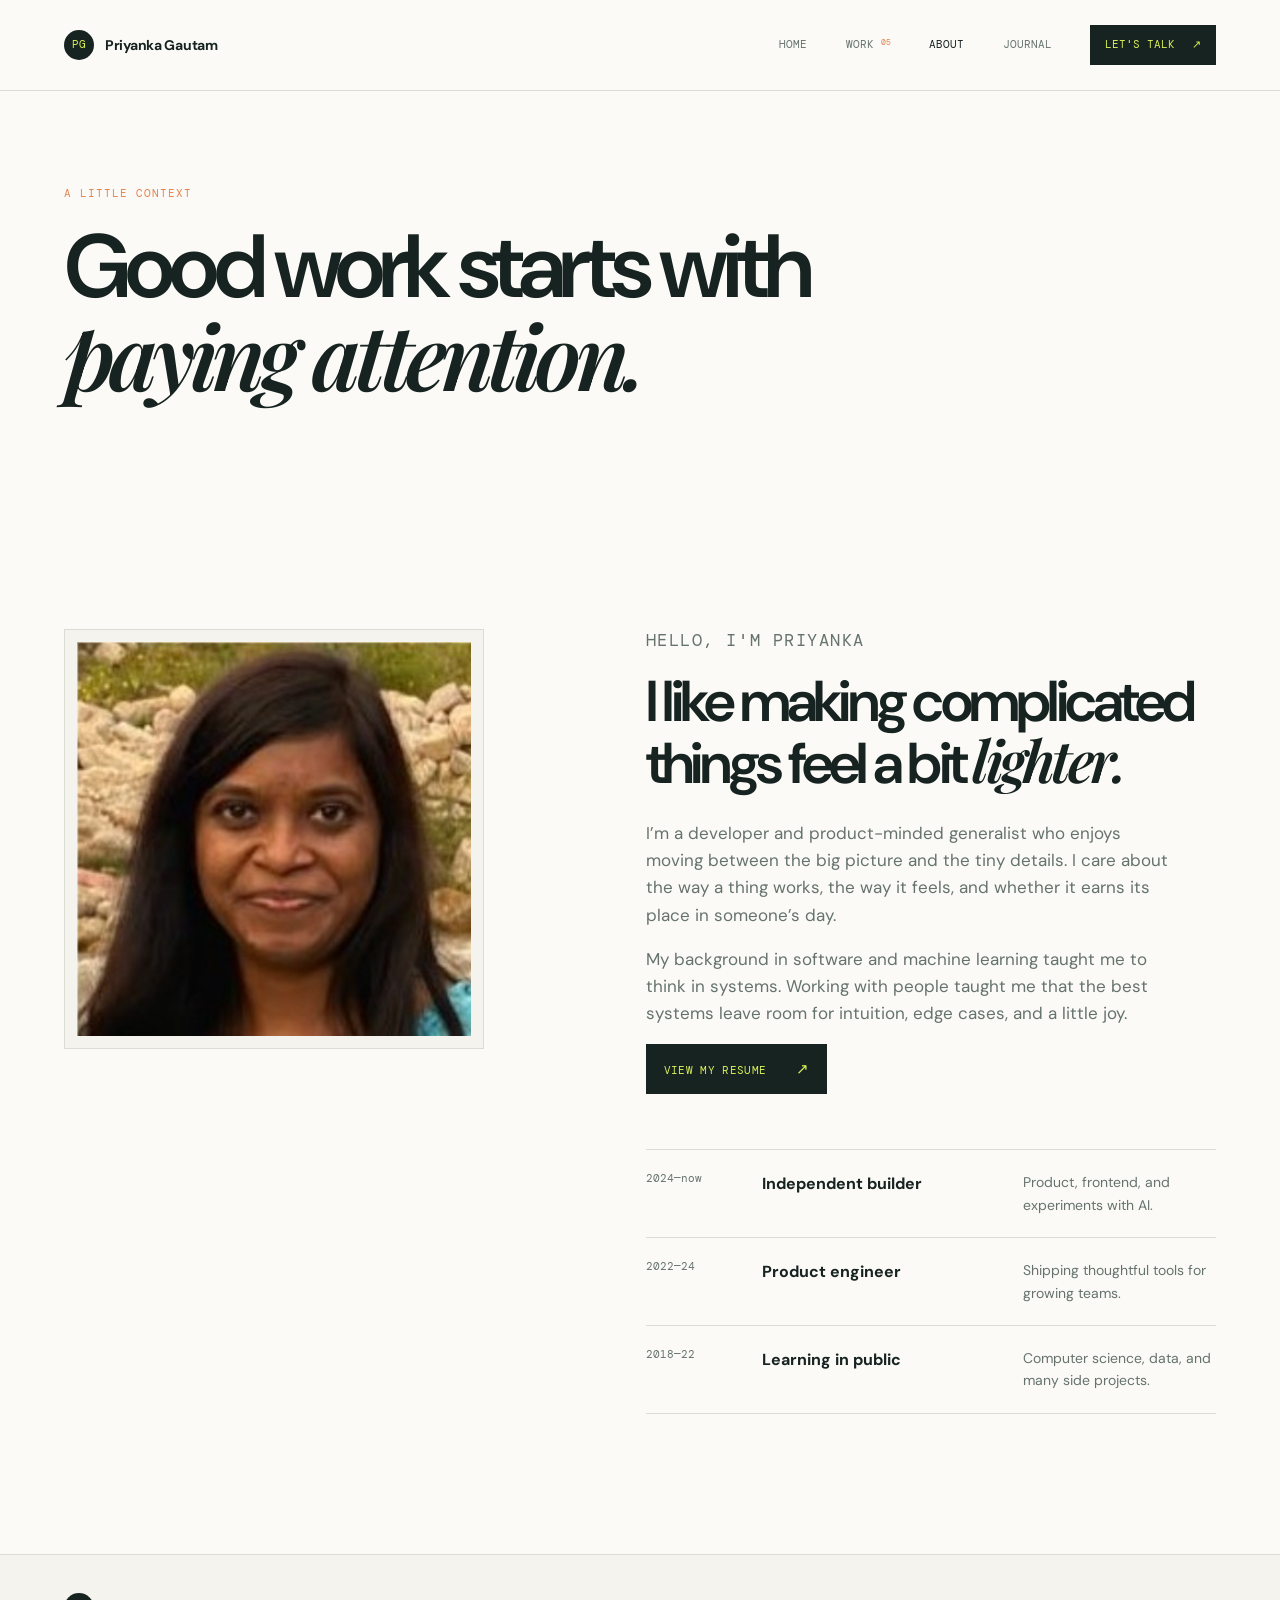
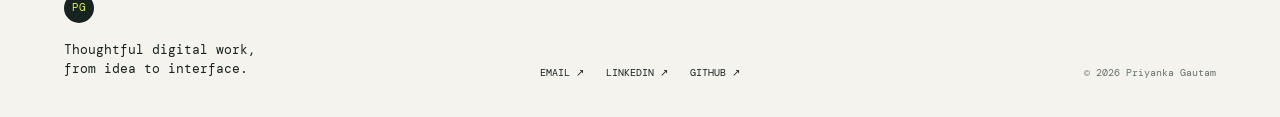
==== about.html @ 9781fd14 "Update portfolio case study and profile" ====
<!DOCTYPE html>
<html lang="en">
<head>
    <meta charset="UTF-8"><meta name="viewport" content="width=device-width, initial-scale=1.0"><meta name="description" content="About Priyanka Gautam, a developer and product-minded builder."><title>About — Priyanka Gautam</title>
    <link rel="preconnect" href="https://fonts.googleapis.com"><link rel="preconnect" href="https://fonts.gstatic.com" crossorigin><link href="https://fonts.googleapis.com/css2?family=DM+Mono:wght@400;500&family=DM+Sans:wght@400;500;600;700&family=Playfair+Display:ital,wght@0,600;0,700;1,600&display=swap" rel="stylesheet"><link rel="stylesheet" href="css/styles.css">
</head>
<body><div class="site-shell"><header class="site-header"><a class="wordmark" href="index.html"><span>PG</span><strong>Priyanka Gautam</strong></a><button class="menu-toggle" aria-expanded="false" aria-controls="site-nav">Menu <span>+</span></button><nav id="site-nav" class="site-nav"><a href="index.html">Home</a><a href="work.html">Work <sup>05</sup></a><a class="active" href="about.html">About</a><a href="journal.html">Journal</a><a class="nav-contact" href="mailto:hello@priyankagautam.dev">Let's talk <span>↗</span></a></nav></header><main><section class="page-hero reveal"><p class="eyebrow">A little context</p><h1>Good work starts with <em>paying attention.</em></h1></section><section class="about-grid hero"><div class="about-image reveal"><img src="images/PG.jpg" alt="People collaborating in a bright studio" loading="lazy"></div><div class="about-copy reveal delay-1"><p class="eyebrow">Hello, I'm Priyanka</p><h2>I like making complicated things feel a bit <em>lighter.</em></h2><p>I’m a developer and product-minded generalist who enjoys moving between the big picture and the tiny details. I care about the way a thing works, the way it feels, and whether it earns its place in someone’s day.</p><p>My background in software and machine learning taught me to think in systems. Working with people taught me that the best systems leave room for intuition, edge cases, and a little joy.</p><a class="button button-dark" href="resume.pdf" target="_blank">View my resume <span>↗</span></a><div class="experience"><div class="experience-row"><span>2024—now</span><strong>Independent builder</strong><p>Product, frontend, and experiments with AI.</p></div><div class="experience-row"><span>2022—24</span><strong>Product engineer</strong><p>Shipping thoughtful tools for growing teams.</p></div><div class="experience-row"><span>2018—22</span><strong>Learning in public</strong><p>Computer science, data, and many side projects.</p></div></div></div></section></main><footer class="site-footer"><div><span class="footer-glyph">PG</span><p>Thoughtful digital work,<br>from idea to interface.</p></div><div class="footer-links"><a href="mailto:hello@priyankagautam.dev">Email ↗</a><a href="https://www.linkedin.com" target="_blank" rel="noreferrer">LinkedIn ↗</a><a href="https://github.com" target="_blank" rel="noreferrer">GitHub ↗</a></div><small>© 2026 Priyanka Gautam</small></footer></div><script src="js/data.js"></script><script src="js/main.js"></script></body></html>
---- css/styles.css ----
:root {
    --ink: #172321;
    --muted: #66736d;
    --cream: #f5f3ed;
    --paper: #fbfaf6;
    --lime: #d9ef55;
    --line: #d9ddd4;
    --orange: #e7814d;
    --serif: "Playfair Display", Georgia, serif;
    --sans: "DM Sans", sans-serif;
    --mono: "DM Mono", monospace;
}

* { box-sizing: border-box; }
html { scroll-behavior: smooth; }
body { margin: 0; background: var(--paper); color: var(--ink); font-family: var(--sans); font-size: 16px; line-height: 1.6; }
a { color: inherit; text-decoration: none; }
img { display: block; width: 100%; }
.site-shell { overflow: hidden; }
.site-header { align-items: center; border-bottom: 1px solid var(--line); display: flex; justify-content: space-between; margin: 0 auto; max-width: 1320px; padding: 25px 5vw; }
.wordmark { align-items: center; display: flex; font-size: 14px; gap: 11px; letter-spacing: -.02em; }
.wordmark span, .footer-glyph { align-items: center; background: var(--ink); border-radius: 50%; color: var(--lime); display: inline-flex; font-family: var(--mono); font-size: 11px; height: 30px; justify-content: center; width: 30px; }
.site-nav { align-items: center; display: flex; font-family: var(--mono); font-size: 11px; gap: clamp(18px, 3vw, 43px); text-transform: uppercase; }
.site-nav a { color: var(--muted); transition: color .2s ease; }
.site-nav a:hover, .site-nav a.active { color: var(--ink); }
.site-nav sup { color: var(--orange); font-size: 8px; vertical-align: top; }
.site-nav .nav-contact { background: var(--ink); color: var(--lime); padding: 11px 15px; }
.nav-contact span { margin-left: 10px; }
.menu-toggle { background: none; border: 0; color: var(--ink); display: none; font: 11px var(--mono); text-transform: uppercase; }
.menu-toggle span { color: var(--orange); font-size: 18px; padding-left: 6px; }
.hero, .section, .statement-section, .page-hero, .content-narrow { margin-left: auto; margin-right: auto; max-width: 1320px; padding-left: 5vw; padding-right: 5vw; }
.hero { display: grid; grid-template-columns: minmax(0, 1.05fr) minmax(320px, .95fr); min-height: 610px; padding-bottom: 75px; padding-top: 92px; }
.hero-copy { padding-top: 20px; }
.eyebrow { color: var(--orange); font: 11px var(--mono); letter-spacing: .09em; margin: 0 0 23px; text-transform: uppercase; }
h1, h2, h3, p { margin-top: 0; }
h1, h2 { font-weight: 600; letter-spacing: -.065em; line-height: .98; }
h1 { font-size: clamp(54px, 7vw, 100px); max-width: 750px; margin-bottom: 32px; }
h2 { font-size: clamp(44px, 5vw, 72px); margin-bottom: 0; }
h1 em, h2 em, .statement-section em { font-family: var(--serif); font-weight: 600; }
.hero-intro { color: var(--muted); font-size: 17px; line-height: 1.65; max-width: 460px; }
.hero-actions { align-items: center; display: flex; gap: 27px; margin-top: 38px; }
.button { display: inline-block; font: 11px var(--mono); letter-spacing: .03em; padding: 15px 18px; text-transform: uppercase; }
.button-dark { background: var(--ink); color: var(--lime); }
.button span { font-size: 15px; margin-left: 22px; }
.text-link { border-bottom: 1px solid var(--ink); display: inline-block; font: 11px var(--mono); padding-bottom: 5px; text-transform: uppercase; }
.text-link span { font-size: 15px; margin-left: 11px; }
.hero-art { min-height: 470px; position: relative; }
.portrait-frame { height: 425px; margin-left: 13%; overflow: hidden; position: relative; transform: rotate(3deg); width: 74%; }
.portrait-frame img { height: 100%; object-fit: cover; object-position: 50% 50%; filter: saturate(.72); }
.portrait-frame:after { border: 1px solid var(--lime); content: ""; inset: 15px; position: absolute; }
.art-note { color: var(--muted); font: 10px/1.6 var(--mono); left: 0; position: absolute; top: 74%; }
.art-note span { color: var(--orange); }
.orbit-word { color: var(--orange); font: 11px/1.3 var(--mono); letter-spacing: .1em; position: absolute; right: 1%; text-align: center; top: 24%; transform: rotate(16deg); }
.marquee { background: var(--lime); border-bottom: 1px solid var(--ink); border-top: 1px solid var(--ink); overflow: hidden; padding: 13px 0; }
.marquee-track { align-items: center; animation: marquee 22s linear infinite; display: flex; gap: 30px; min-width: max-content; white-space: nowrap; }
.marquee span { font: 12px var(--mono); letter-spacing: .13em; }
.marquee i { font-size: 18px; font-style: normal; }
@keyframes marquee { to { transform: translateX(-35%); } }
.section { padding-bottom: 130px; padding-top: 130px; }
.section-heading { align-items: end; display: flex; justify-content: space-between; margin-bottom: 55px; }
.project-grid { align-items: start; display: grid; gap: 7.5%; grid-template-columns: 1.3fr .8fr; }
.project-card { display: block; }
.project-image { background: #cbd3c5; overflow: hidden; }
.project-image img { height: 100%; object-fit: cover; transition: transform .5s ease; }
.project-card:hover img { transform: scale(1.04); }
.project-large .project-image { aspect-ratio: 1.2 / .82; }
.project-card:nth-child(2) { margin-top: 130px; }
.image-tall { aspect-ratio: .82 / 1; }
.project-meta { padding-top: 18px; }
.project-meta span, .project-meta p { color: var(--muted); font: 10px var(--mono); }
.project-meta span { color: var(--orange); text-transform: uppercase; }
.project-meta h3 { font-size: 28px; letter-spacing: -.05em; margin: 7px 0 4px; }
.project-meta p { font-family: var(--sans); font-size: 14px; line-height: 1.5; margin-bottom: 0; max-width: 370px; }
.statement-section { align-items: center; background: var(--ink); color: var(--paper); display: flex; flex-direction: column; justify-content: center; max-width: none; min-height: 540px; padding-bottom: 100px; padding-top: 100px; text-align: center; }
.statement-mark { color: var(--lime); font-size: 30px; margin-bottom: 30px; }
.statement-section p { font-size: clamp(27px, 4vw, 54px); letter-spacing: -.045em; line-height: 1.12; max-width: 860px; }
.statement-section .text-link { border-color: var(--lime); color: var(--lime); margin-top: 14px; }
.post-list { display: grid; grid-template-columns: repeat(3, 1fr); }
.post-card { border-bottom: 1px solid var(--line); border-top: 1px solid var(--line); padding: 23px 25px 29px 0; }
.post-card + .post-card { border-left: 1px solid var(--line); padding-left: 25px; }
.post-card small { color: var(--orange); font: 10px var(--mono); text-transform: uppercase; }
.post-card h3 { font-family: var(--serif); font-size: 25px; font-weight: 600; line-height: 1.1; margin: 27px 0 12px; }
.post-card p { color: var(--muted); font-size: 14px; line-height: 1.5; margin-bottom: 21px; }
.post-card .text-link { border: 0; color: var(--muted); font-size: 10px; }
.site-footer { align-items: end; background: var(--cream); border-top: 1px solid var(--line); display: grid; grid-template-columns: 1fr 1fr 1fr; margin-top: 0; padding: 38px 5vw; }
.footer-glyph { margin-bottom: 17px; }
.site-footer p { font: 13px/1.5 var(--mono); margin: 0; }
.footer-links { display: flex; gap: 22px; justify-content: center; }
.footer-links a { font: 10px var(--mono); text-transform: uppercase; }
.site-footer small { color: var(--muted); font: 10px var(--mono); justify-self: end; }
.page-hero { padding-bottom: 100px; padding-top: 95px; }
.page-hero h1 { max-width: 880px; }
.page-hero p:not(.eyebrow) { color: var(--muted); font-size: 18px; max-width: 540px; }
.case-study-feature { margin: 0 auto 80px; max-width: 1320px; padding: 0 5vw; display: grid; grid-template-columns: 1.3fr .9fr; gap: 40px; align-items: center; }
.case-study-media { border: 1px solid var(--line); background: var(--paper); border-radius: 20px; overflow: hidden; box-shadow: 0 20px 50px rgba(23,35,33,0.06); }
.case-study-media img { display: block; width: 100%; height: auto; }
.case-study-copy h2 { font-size: clamp(38px, 5vw, 64px); margin: 12px 0 20px; letter-spacing: -.06em; }
.case-study-copy p { color: var(--muted); font-size: 17px; line-height: 1.7; margin-bottom: 16px; }
.case-study-results { list-style: none; margin: 26px 0 0; padding: 0; display: grid; gap: 12px; }
.case-study-results li { border-top: 1px solid var(--line); padding-top: 12px; color: var(--ink); font: 13px var(--mono); letter-spacing: .02em; }
.case-study-results strong { font-size: 18px; color: var(--orange); }

.work-list { display: grid; gap: 100px; margin: 0 auto; max-width: 1320px; padding: 0 5vw 140px; }
.work-item { display: grid; gap: 6%; grid-template-columns: 1.25fr .75fr; }
.work-item:nth-child(even) { grid-template-columns: .75fr 1.25fr; }
.work-item:nth-child(even) .work-image { grid-column: 2; grid-row: 1; }
.work-item:nth-child(even) .work-copy { grid-column: 1; grid-row: 1; }
.work-image { aspect-ratio: 1.25 / .75; overflow: hidden; }
.work-image img { height: 100%; object-fit: cover; }
.work-copy { align-self: end; padding-bottom: 10px; }
.work-index { color: var(--orange); font: 11px var(--mono); }
.work-copy h2 { font-size: clamp(39px, 5vw, 68px); margin: 15px 0; }
.work-copy p { color: var(--muted); max-width: 360px; }
.tags { display: flex; flex-wrap: wrap; gap: 6px; list-style: none; margin: 28px 0; padding: 0; }
.tags li { border: 1px solid var(--line); font: 9px var(--mono); padding: 7px 9px; text-transform: uppercase; }
.about-grid { display: grid; gap: 10%; grid-template-columns: .9fr 1.1fr; padding-bottom: 140px; }
.about-image { aspect-ratio: 1 / 1; background: var(--cream); border: 1px solid var(--line); max-width: 420px; overflow: hidden; padding: 12px; transform: rotate(-2deg); }
.about-image img { height: 100%; object-fit: cover; }
.about-copy h2 { font-size: clamp(38px, 4.5vw, 63px); margin-bottom: 28px; }
.about-copy p { color: var(--muted); font-size: 17px; max-width: 530px; }
.experience { border-top: 1px solid var(--line); margin-top: 55px; }
.experience-row { border-bottom: 1px solid var(--line); display: grid; gap: 20px; grid-template-columns: .4fr 1fr .8fr; padding: 21px 0; }
.experience-row span { color: var(--muted); font: 11px var(--mono); }
.experience-row strong { font-size: 16px; }
.experience-row p { color: var(--muted); font-size: 14px; margin: 0; }
.journal-grid { display: grid; gap: 0 7%; grid-template-columns: 1fr 1fr; padding-bottom: 140px; }
.journal-grid .post-card { padding-bottom: 42px; padding-top: 42px; }
.journal-grid .post-card:nth-child(odd) { border-left: 0; padding-left: 0; }
.journal-grid .post-card:nth-child(even) { padding-left: 30px; }

.retail-metrics { display: grid; grid-template-columns: repeat(4, minmax(0, 1fr)); gap: 20px; }
.retail-card { background: var(--paper); border: 1px solid var(--line); border-radius: 18px; padding: 24px; box-shadow: 0 10px 30px rgba(23, 35, 33, 0.04); }
.retail-card .label { color: var(--muted); font: 10px var(--mono); letter-spacing: .08em; text-transform: uppercase; margin-bottom: 12px; }
.retail-card .value { font-size: clamp(28px, 3vw, 42px); font-weight: 600; letter-spacing: -.06em; line-height: 1; margin-bottom: 8px; }
.retail-card .meta { color: var(--muted); font: 12px var(--mono); }
.retail-status { border: 1px solid var(--line); border-radius: 18px; color: var(--muted); font: 12px var(--mono); padding: 22px 24px; }

.reveal { opacity: 0; transform: translateY(18px); transition: opacity .8s ease, transform .8s ease; }
.reveal.visible { opacity: 1; transform: translateY(0); }
.delay-1 { transition-delay: .12s; }
@media (max-width: 760px) {
    .site-header { padding: 19px 6vw; }
    .menu-toggle { display: block; }
    .site-nav { background: var(--paper); border-bottom: 1px solid var(--line); display: none; flex-direction: column; gap: 24px; left: 0; padding: 28px 6vw; position: absolute; right: 0; top: 69px; z-index: 5; }
    .site-nav.open { display: flex; }
    .site-nav .nav-contact { width: 100%; }
    .hero { display: block; padding-bottom: 75px; padding-top: 65px; }
    h1 { font-size: clamp(52px, 15vw, 80px); }
    .hero-art { margin-top: 60px; min-height: 360px; }
    .portrait-frame { height: 320px; }
    .art-note { top: 79%; }
    .section { padding-bottom: 85px; padding-top: 85px; }
    .section-heading { align-items: start; flex-direction: column; gap: 28px; margin-bottom: 38px; }
    .project-grid, .work-item, .work-item:nth-child(even), .about-grid { display: block; }
    .project-card:nth-child(2) { margin-top: 60px; }
    .work-item { margin-bottom: 75px; }
    .work-item:nth-child(even) .work-image, .work-item:nth-child(even) .work-copy { display: block; }
    .work-copy { margin-top: 25px; }
    .statement-section { min-height: 430px; padding: 65px 8vw; }
    .post-list, .journal-grid { display: block; }
    .post-card, .post-card + .post-card, .journal-grid .post-card, .journal-grid .post-card:nth-child(even) { border-left: 0; padding-left: 0; }
    .post-card + .post-card { margin-top: 0; }
    .site-footer { align-items: start; display: flex; flex-wrap: wrap; gap: 35px; justify-content: space-between; }
    .footer-links { align-items: end; flex-direction: column; gap: 10px; }
    .site-footer small { flex-basis: 100%; justify-self: start; }
    .page-hero { padding-bottom: 70px; padding-top: 70px; }
    .page-hero h1 { font-size: clamp(53px, 14vw, 78px); }
    .experience-row { grid-template-columns: 1fr 1.5fr; }
    .experience-row p { grid-column: 2; }
}
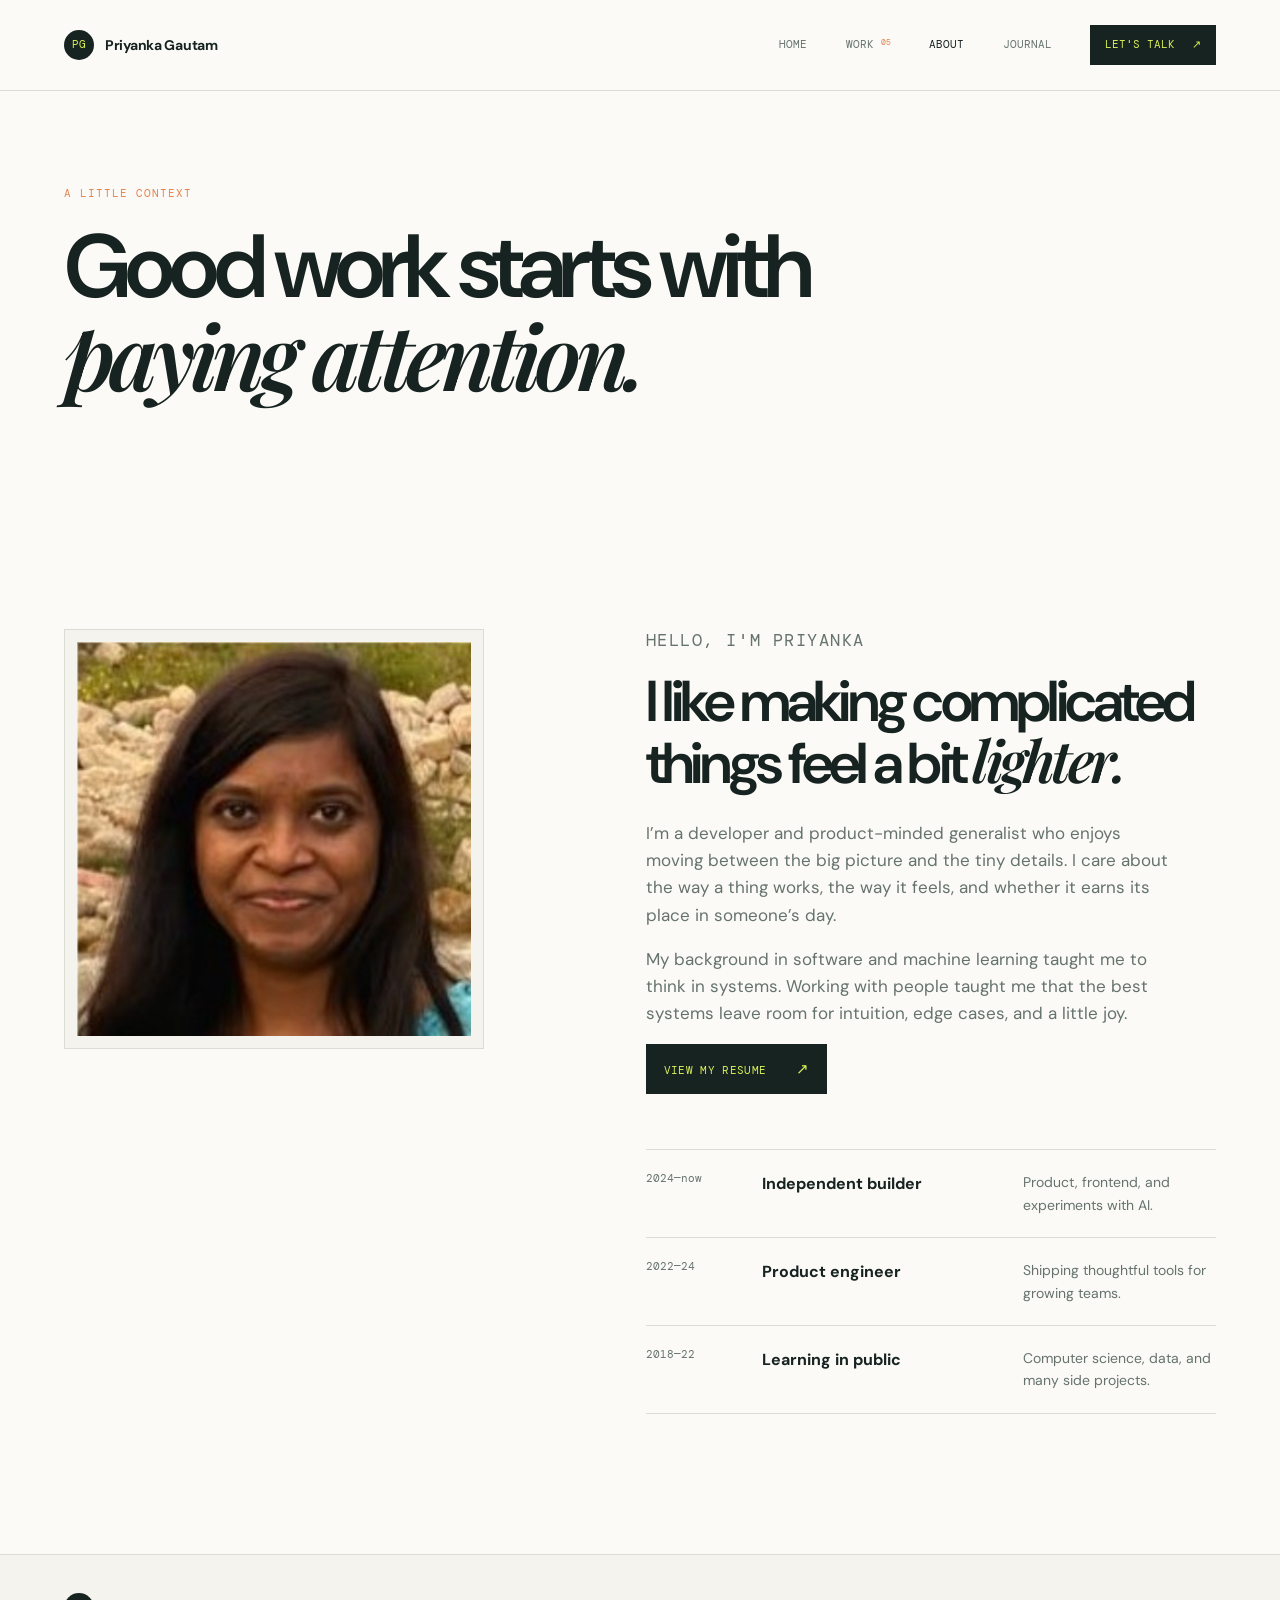
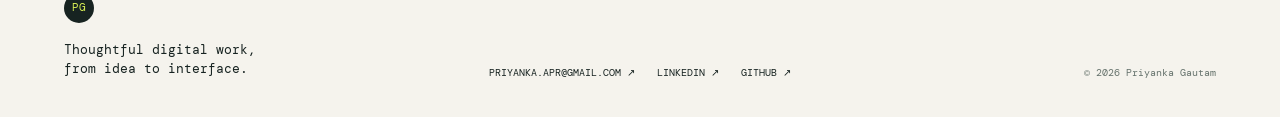
==== commit 8ae6433d: "Add email address to portfolio footer" ====
--- a/about.html
+++ b/about.html
@@ -4,4 +4,4 @@
     <meta charset="UTF-8"><meta name="viewport" content="width=device-width, initial-scale=1.0"><meta name="description" content="About Priyanka Gautam, a developer and product-minded builder."><title>About — Priyanka Gautam</title>
     <link rel="preconnect" href="https://fonts.googleapis.com"><link rel="preconnect" href="https://fonts.gstatic.com" crossorigin><link href="https://fonts.googleapis.com/css2?family=DM+Mono:wght@400;500&family=DM+Sans:wght@400;500;600;700&family=Playfair+Display:ital,wght@0,600;0,700;1,600&display=swap" rel="stylesheet"><link rel="stylesheet" href="css/styles.css">
 </head>
-<body><div class="site-shell"><header class="site-header"><a class="wordmark" href="index.html"><span>PG</span><strong>Priyanka Gautam</strong></a><button class="menu-toggle" aria-expanded="false" aria-controls="site-nav">Menu <span>+</span></button><nav id="site-nav" class="site-nav"><a href="index.html">Home</a><a href="work.html">Work <sup>05</sup></a><a class="active" href="about.html">About</a><a href="journal.html">Journal</a><a class="nav-contact" href="mailto:hello@priyankagautam.dev">Let's talk <span>↗</span></a></nav></header><main><section class="page-hero reveal"><p class="eyebrow">A little context</p><h1>Good work starts with <em>paying attention.</em></h1></section><section class="about-grid hero"><div class="about-image reveal"><img src="images/PG.jpg" alt="People collaborating in a bright studio" loading="lazy"></div><div class="about-copy reveal delay-1"><p class="eyebrow">Hello, I'm Priyanka</p><h2>I like making complicated things feel a bit <em>lighter.</em></h2><p>I’m a developer and product-minded generalist who enjoys moving between the big picture and the tiny details. I care about the way a thing works, the way it feels, and whether it earns its place in someone’s day.</p><p>My background in software and machine learning taught me to think in systems. Working with people taught me that the best systems leave room for intuition, edge cases, and a little joy.</p><a class="button button-dark" href="resume.pdf" target="_blank">View my resume <span>↗</span></a><div class="experience"><div class="experience-row"><span>2024—now</span><strong>Independent builder</strong><p>Product, frontend, and experiments with AI.</p></div><div class="experience-row"><span>2022—24</span><strong>Product engineer</strong><p>Shipping thoughtful tools for growing teams.</p></div><div class="experience-row"><span>2018—22</span><strong>Learning in public</strong><p>Computer science, data, and many side projects.</p></div></div></div></section></main><footer class="site-footer"><div><span class="footer-glyph">PG</span><p>Thoughtful digital work,<br>from idea to interface.</p></div><div class="footer-links"><a href="mailto:hello@priyankagautam.dev">Email ↗</a><a href="https://www.linkedin.com" target="_blank" rel="noreferrer">LinkedIn ↗</a><a href="https://github.com" target="_blank" rel="noreferrer">GitHub ↗</a></div><small>© 2026 Priyanka Gautam</small></footer></div><script src="js/data.js"></script><script src="js/main.js"></script></body></html>
+<body><div class="site-shell"><header class="site-header"><a class="wordmark" href="index.html"><span>PG</span><strong>Priyanka Gautam</strong></a><button class="menu-toggle" aria-expanded="false" aria-controls="site-nav">Menu <span>+</span></button><nav id="site-nav" class="site-nav"><a href="index.html">Home</a><a href="work.html">Work <sup>05</sup></a><a class="active" href="about.html">About</a><a href="journal.html">Journal</a><a class="nav-contact" href="mailto:priyanka.apr@gmail.com">Let's talk <span>↗</span></a></nav></header><main><section class="page-hero reveal"><p class="eyebrow">A little context</p><h1>Good work starts with <em>paying attention.</em></h1></section><section class="about-grid hero"><div class="about-image reveal"><img src="images/PG.jpg" alt="People collaborating in a bright studio" loading="lazy"></div><div class="about-copy reveal delay-1"><p class="eyebrow">Hello, I'm Priyanka</p><h2>I like making complicated things feel a bit <em>lighter.</em></h2><p>I’m a developer and product-minded generalist who enjoys moving between the big picture and the tiny details. I care about the way a thing works, the way it feels, and whether it earns its place in someone’s day.</p><p>My background in software and machine learning taught me to think in systems. Working with people taught me that the best systems leave room for intuition, edge cases, and a little joy.</p><a class="button button-dark" href="resume.pdf" target="_blank">View my resume <span>↗</span></a><div class="experience"><div class="experience-row"><span>2024—now</span><strong>Independent builder</strong><p>Product, frontend, and experiments with AI.</p></div><div class="experience-row"><span>2022—24</span><strong>Product engineer</strong><p>Shipping thoughtful tools for growing teams.</p></div><div class="experience-row"><span>2018—22</span><strong>Learning in public</strong><p>Computer science, data, and many side projects.</p></div></div></div></section></main><footer class="site-footer"><div><span class="footer-glyph">PG</span><p>Thoughtful digital work,<br>from idea to interface.</p></div><div class="footer-links"><a href="mailto:priyanka.apr@gmail.com">priyanka.apr@gmail.com ↗</a><a href="https://www.linkedin.com" target="_blank" rel="noreferrer">LinkedIn ↗</a><a href="https://github.com" target="_blank" rel="noreferrer">GitHub ↗</a></div><small>© 2026 Priyanka Gautam</small></footer></div><script src="js/data.js"></script><script src="js/main.js"></script></body></html>
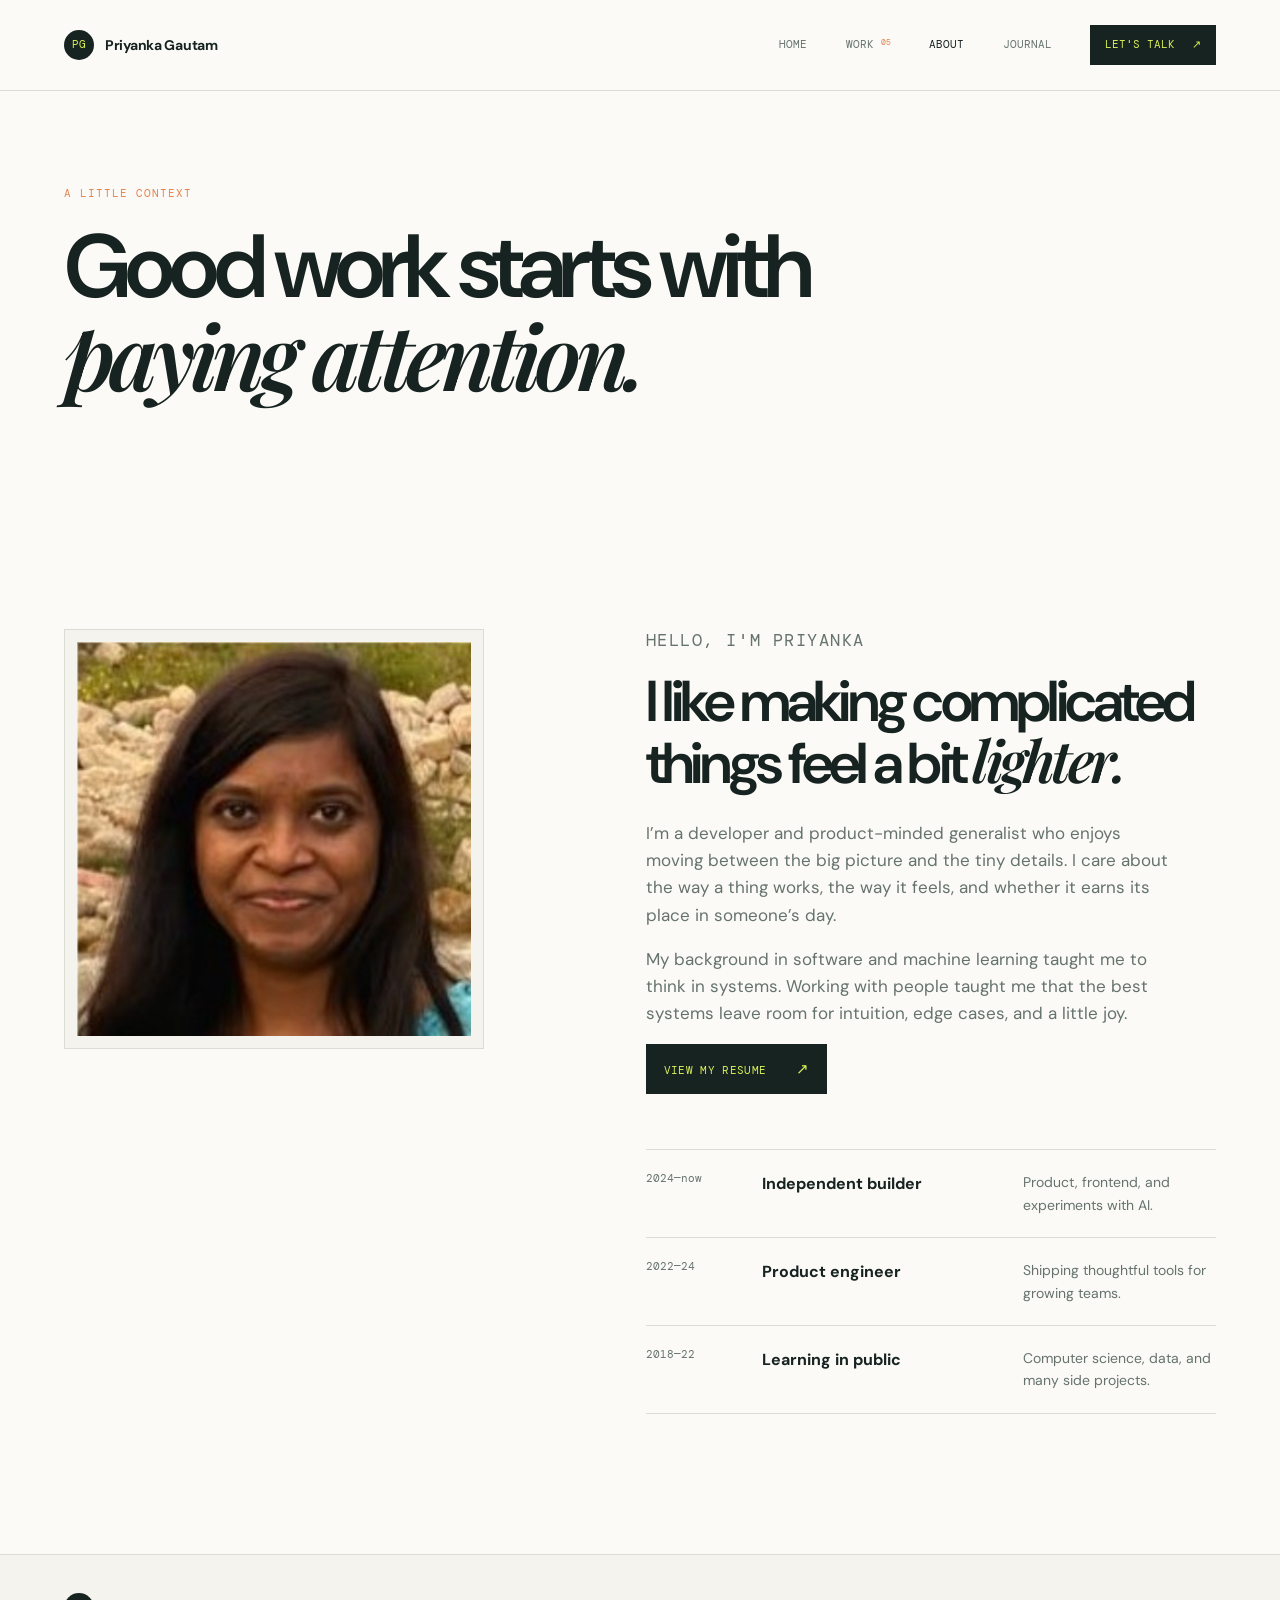
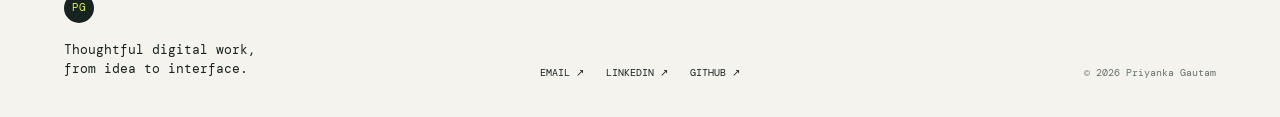
==== commit b138db66: "Label footer email link" ====
--- a/about.html
+++ b/about.html
@@ -4,4 +4,4 @@
     <meta charset="UTF-8"><meta name="viewport" content="width=device-width, initial-scale=1.0"><meta name="description" content="About Priyanka Gautam, a developer and product-minded builder."><title>About — Priyanka Gautam</title>
     <link rel="preconnect" href="https://fonts.googleapis.com"><link rel="preconnect" href="https://fonts.gstatic.com" crossorigin><link href="https://fonts.googleapis.com/css2?family=DM+Mono:wght@400;500&family=DM+Sans:wght@400;500;600;700&family=Playfair+Display:ital,wght@0,600;0,700;1,600&display=swap" rel="stylesheet"><link rel="stylesheet" href="css/styles.css">
 </head>
-<body><div class="site-shell"><header class="site-header"><a class="wordmark" href="index.html"><span>PG</span><strong>Priyanka Gautam</strong></a><button class="menu-toggle" aria-expanded="false" aria-controls="site-nav">Menu <span>+</span></button><nav id="site-nav" class="site-nav"><a href="index.html">Home</a><a href="work.html">Work <sup>05</sup></a><a class="active" href="about.html">About</a><a href="journal.html">Journal</a><a class="nav-contact" href="mailto:priyanka.apr@gmail.com">Let's talk <span>↗</span></a></nav></header><main><section class="page-hero reveal"><p class="eyebrow">A little context</p><h1>Good work starts with <em>paying attention.</em></h1></section><section class="about-grid hero"><div class="about-image reveal"><img src="images/PG.jpg" alt="People collaborating in a bright studio" loading="lazy"></div><div class="about-copy reveal delay-1"><p class="eyebrow">Hello, I'm Priyanka</p><h2>I like making complicated things feel a bit <em>lighter.</em></h2><p>I’m a developer and product-minded generalist who enjoys moving between the big picture and the tiny details. I care about the way a thing works, the way it feels, and whether it earns its place in someone’s day.</p><p>My background in software and machine learning taught me to think in systems. Working with people taught me that the best systems leave room for intuition, edge cases, and a little joy.</p><a class="button button-dark" href="resume.pdf" target="_blank">View my resume <span>↗</span></a><div class="experience"><div class="experience-row"><span>2024—now</span><strong>Independent builder</strong><p>Product, frontend, and experiments with AI.</p></div><div class="experience-row"><span>2022—24</span><strong>Product engineer</strong><p>Shipping thoughtful tools for growing teams.</p></div><div class="experience-row"><span>2018—22</span><strong>Learning in public</strong><p>Computer science, data, and many side projects.</p></div></div></div></section></main><footer class="site-footer"><div><span class="footer-glyph">PG</span><p>Thoughtful digital work,<br>from idea to interface.</p></div><div class="footer-links"><a href="mailto:priyanka.apr@gmail.com">priyanka.apr@gmail.com ↗</a><a href="https://www.linkedin.com" target="_blank" rel="noreferrer">LinkedIn ↗</a><a href="https://github.com" target="_blank" rel="noreferrer">GitHub ↗</a></div><small>© 2026 Priyanka Gautam</small></footer></div><script src="js/data.js"></script><script src="js/main.js"></script></body></html>
+<body><div class="site-shell"><header class="site-header"><a class="wordmark" href="index.html"><span>PG</span><strong>Priyanka Gautam</strong></a><button class="menu-toggle" aria-expanded="false" aria-controls="site-nav">Menu <span>+</span></button><nav id="site-nav" class="site-nav"><a href="index.html">Home</a><a href="work.html">Work <sup>05</sup></a><a class="active" href="about.html">About</a><a href="journal.html">Journal</a><a class="nav-contact" href="mailto:priyanka.apr@gmail.com">Let's talk <span>↗</span></a></nav></header><main><section class="page-hero reveal"><p class="eyebrow">A little context</p><h1>Good work starts with <em>paying attention.</em></h1></section><section class="about-grid hero"><div class="about-image reveal"><img src="images/PG.jpg" alt="People collaborating in a bright studio" loading="lazy"></div><div class="about-copy reveal delay-1"><p class="eyebrow">Hello, I'm Priyanka</p><h2>I like making complicated things feel a bit <em>lighter.</em></h2><p>I’m a developer and product-minded generalist who enjoys moving between the big picture and the tiny details. I care about the way a thing works, the way it feels, and whether it earns its place in someone’s day.</p><p>My background in software and machine learning taught me to think in systems. Working with people taught me that the best systems leave room for intuition, edge cases, and a little joy.</p><a class="button button-dark" href="resume.pdf" target="_blank">View my resume <span>↗</span></a><div class="experience"><div class="experience-row"><span>2024—now</span><strong>Independent builder</strong><p>Product, frontend, and experiments with AI.</p></div><div class="experience-row"><span>2022—24</span><strong>Product engineer</strong><p>Shipping thoughtful tools for growing teams.</p></div><div class="experience-row"><span>2018—22</span><strong>Learning in public</strong><p>Computer science, data, and many side projects.</p></div></div></div></section></main><footer class="site-footer"><div><span class="footer-glyph">PG</span><p>Thoughtful digital work,<br>from idea to interface.</p></div><div class="footer-links"><a href="mailto:priyanka.apr@gmail.com">EMAIL ↗</a><a href="https://www.linkedin.com" target="_blank" rel="noreferrer">LinkedIn ↗</a><a href="https://github.com" target="_blank" rel="noreferrer">GitHub ↗</a></div><small>© 2026 Priyanka Gautam</small></footer></div><script src="js/data.js"></script><script src="js/main.js"></script></body></html>
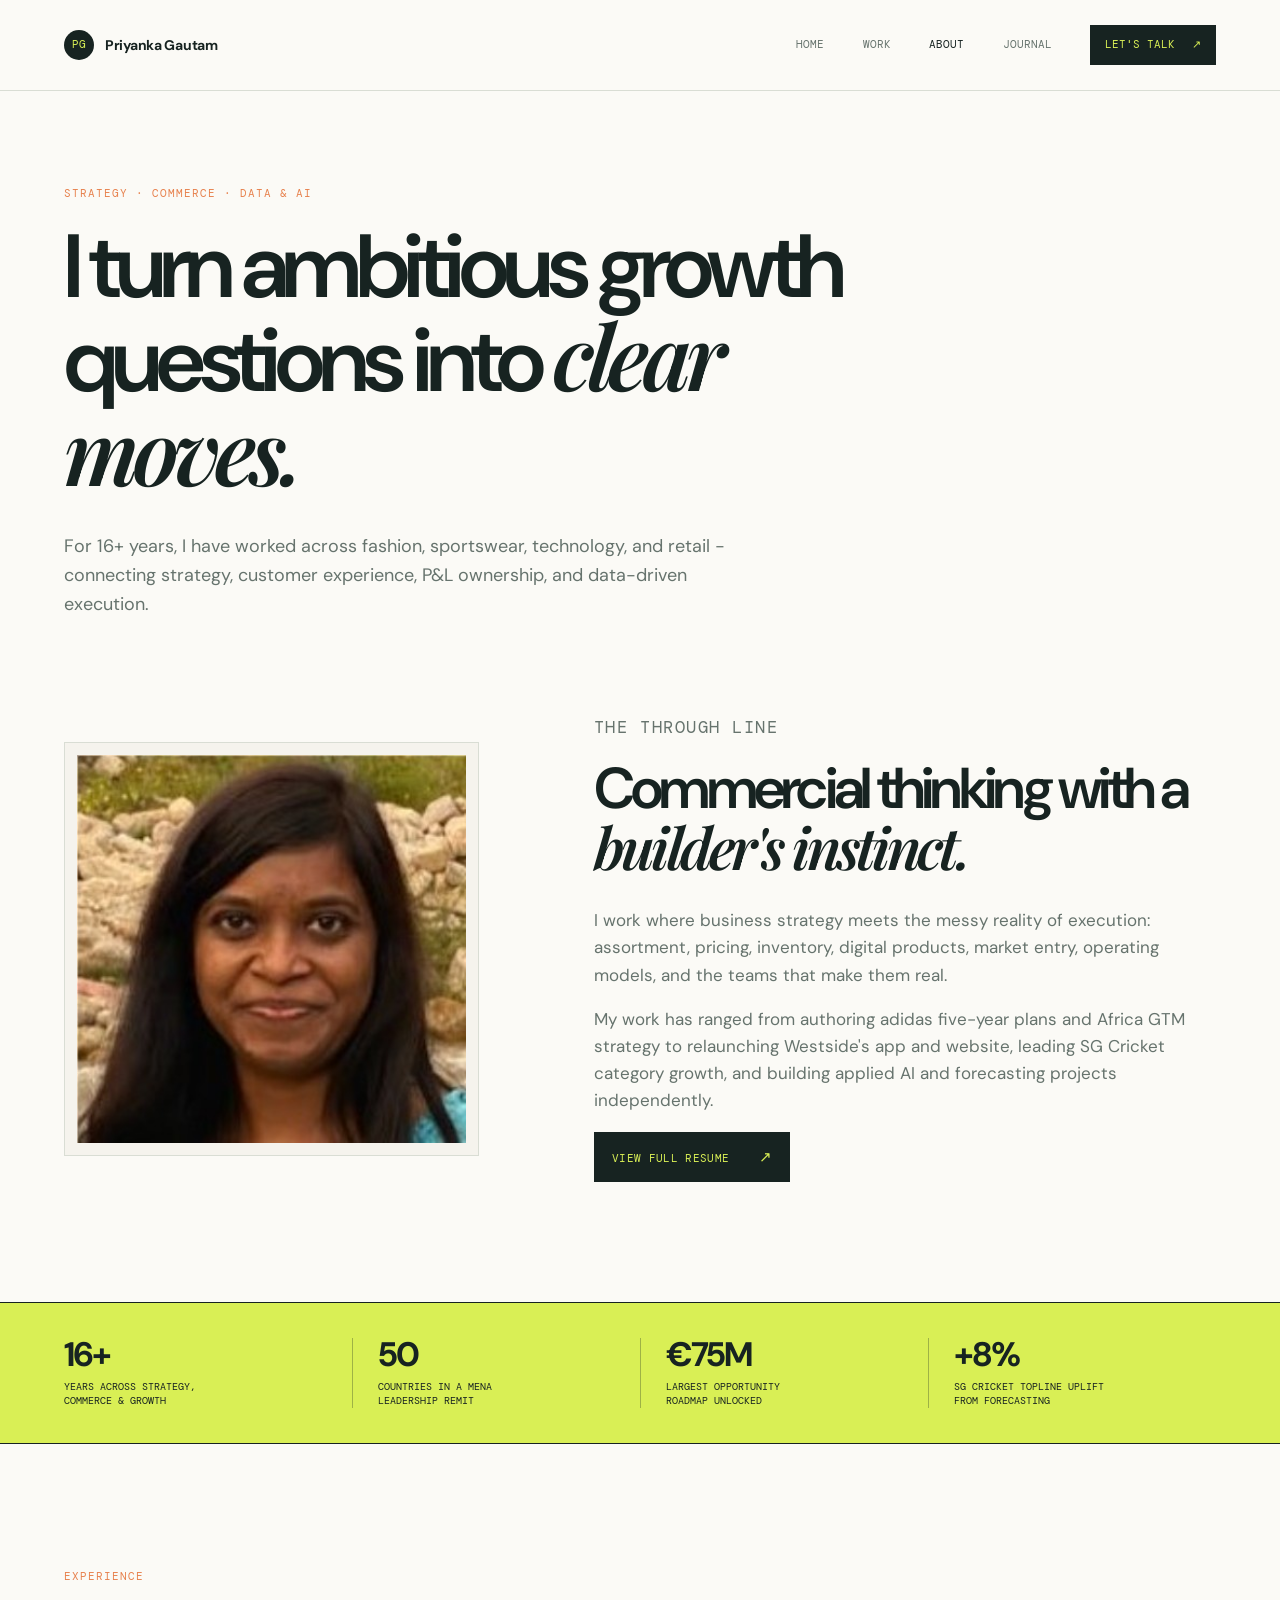
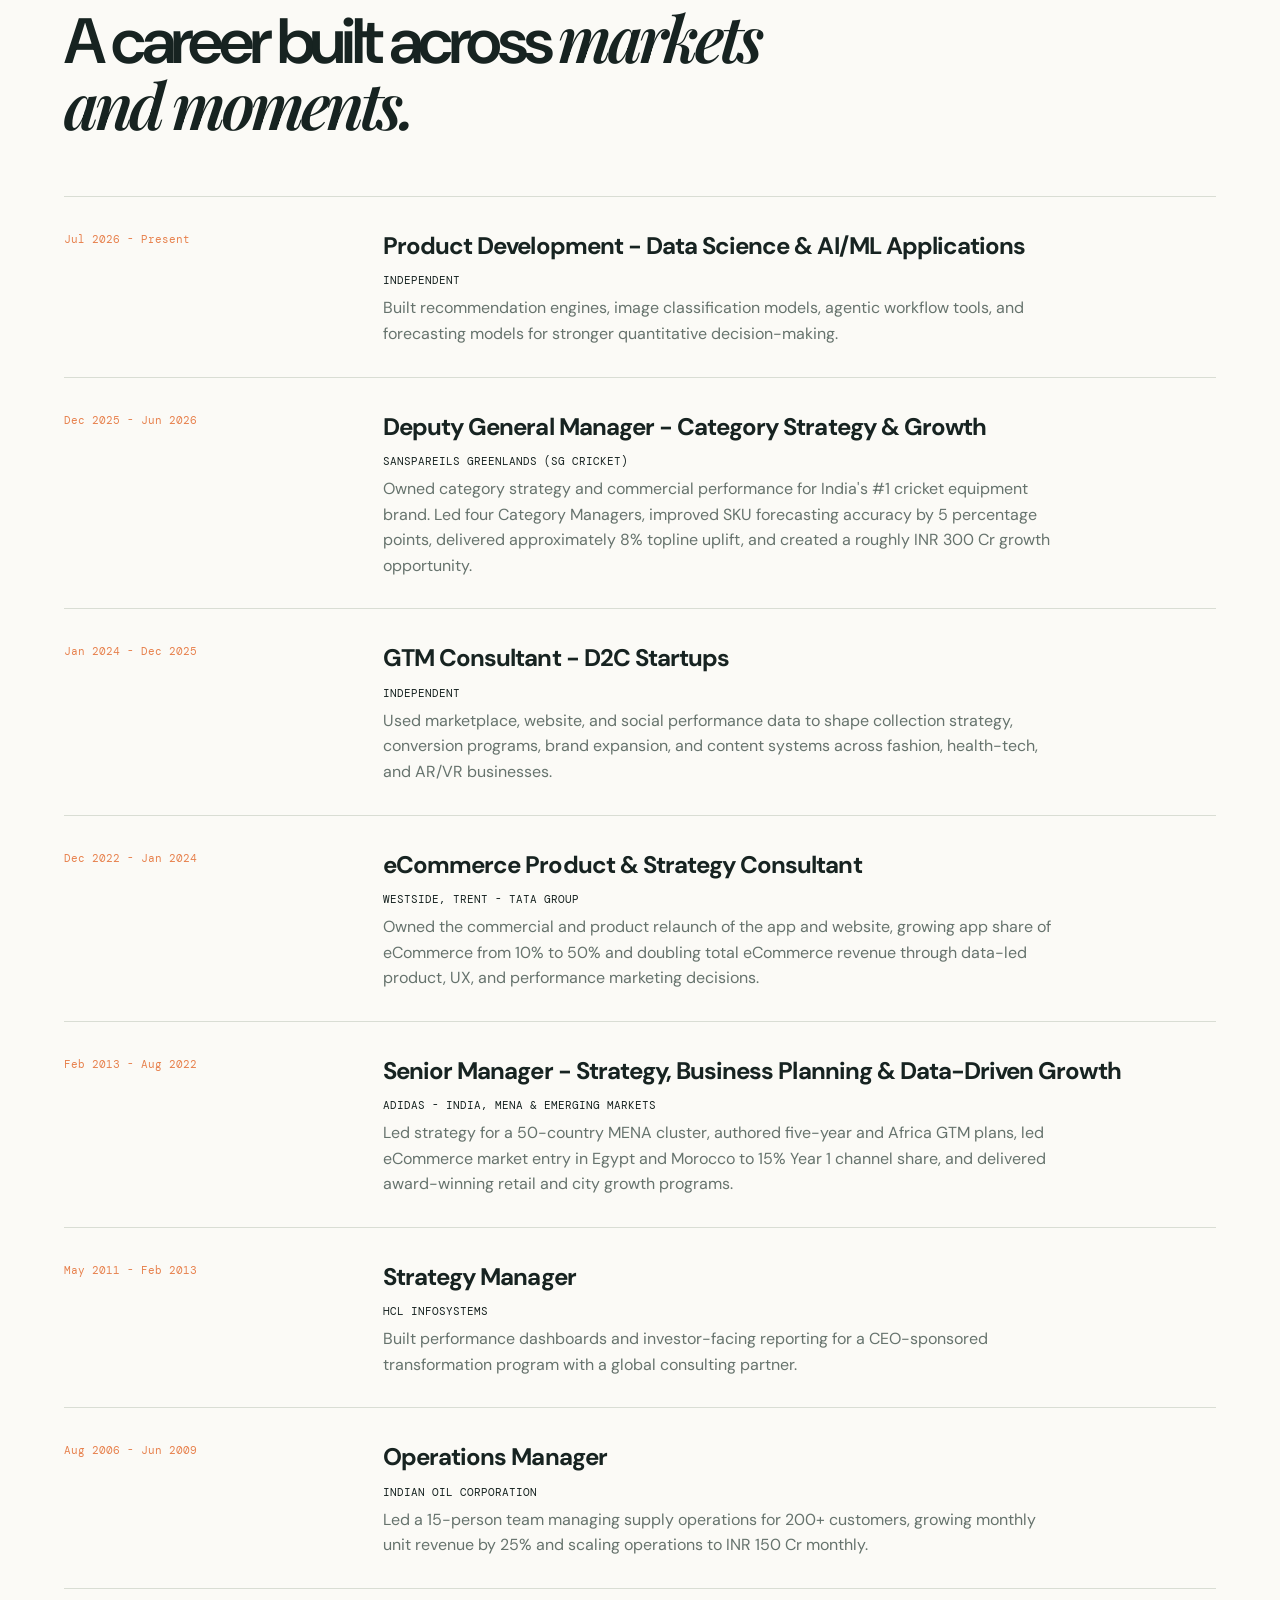
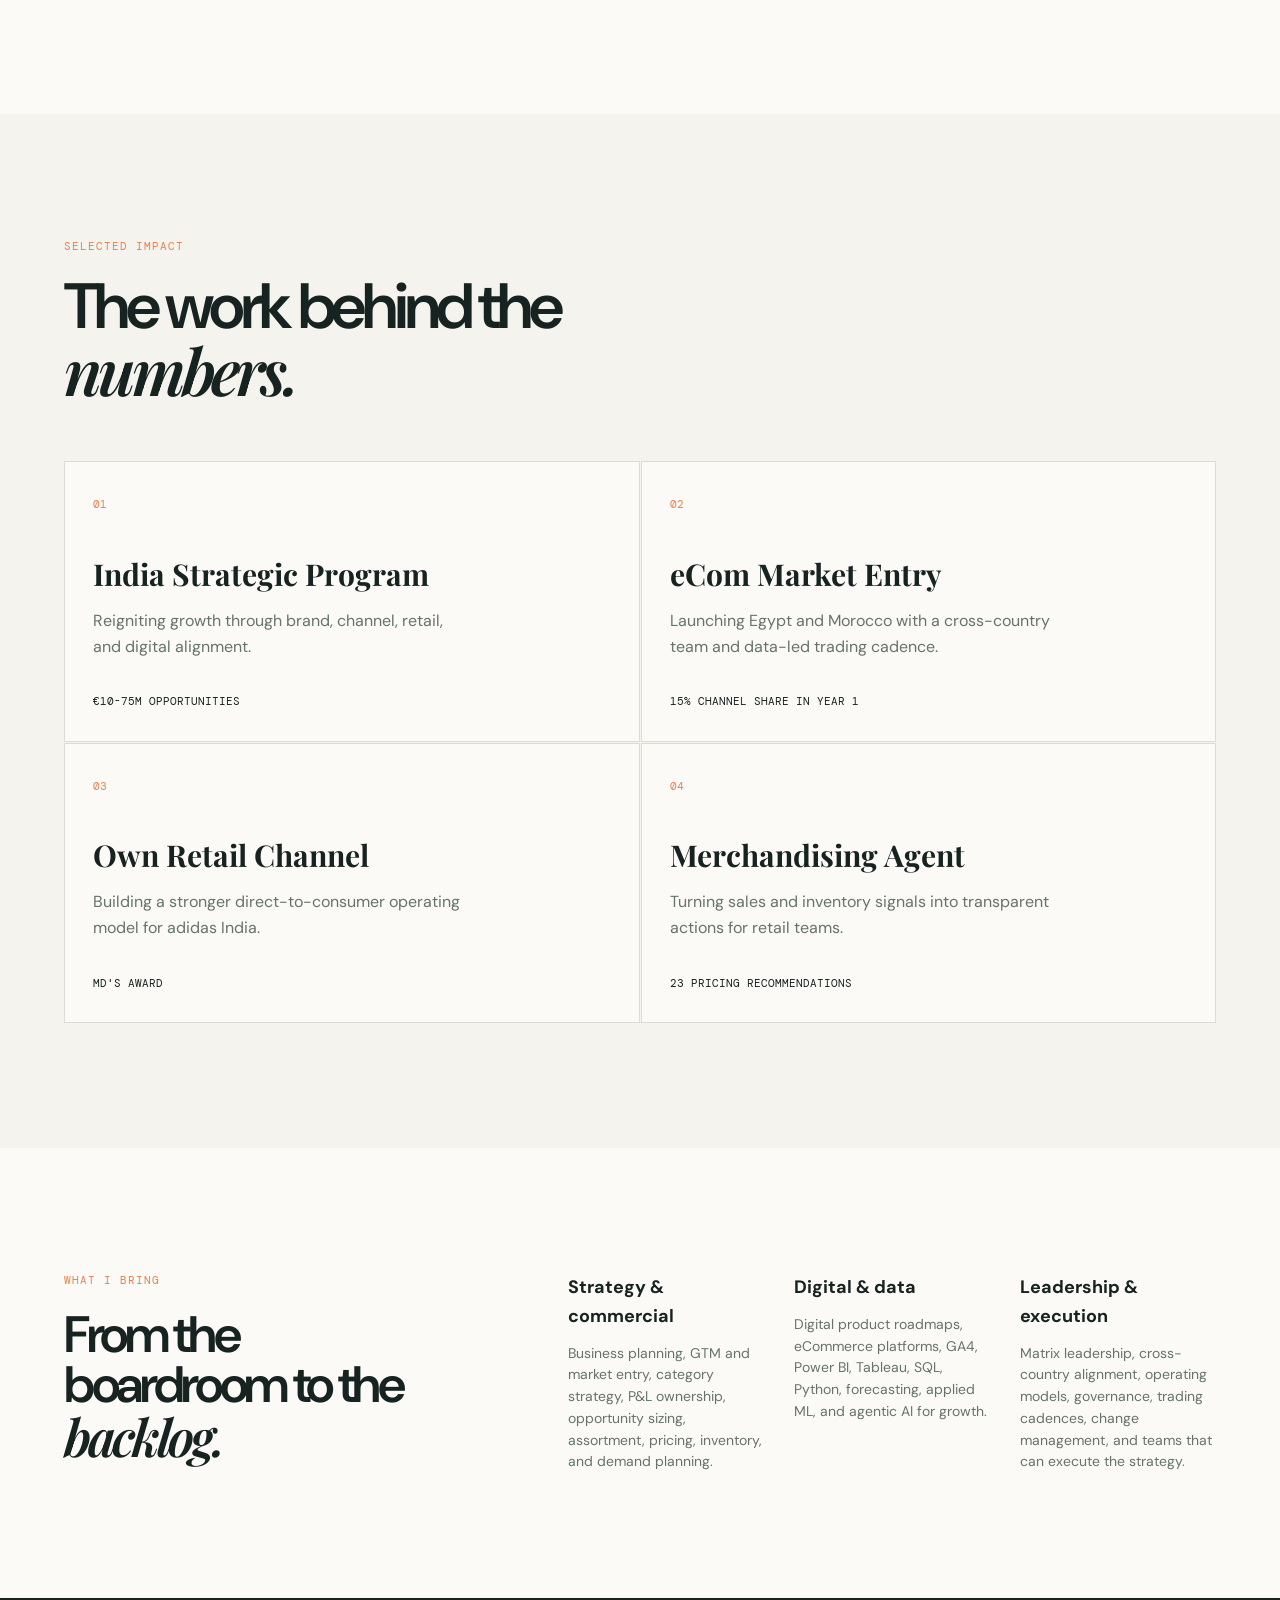
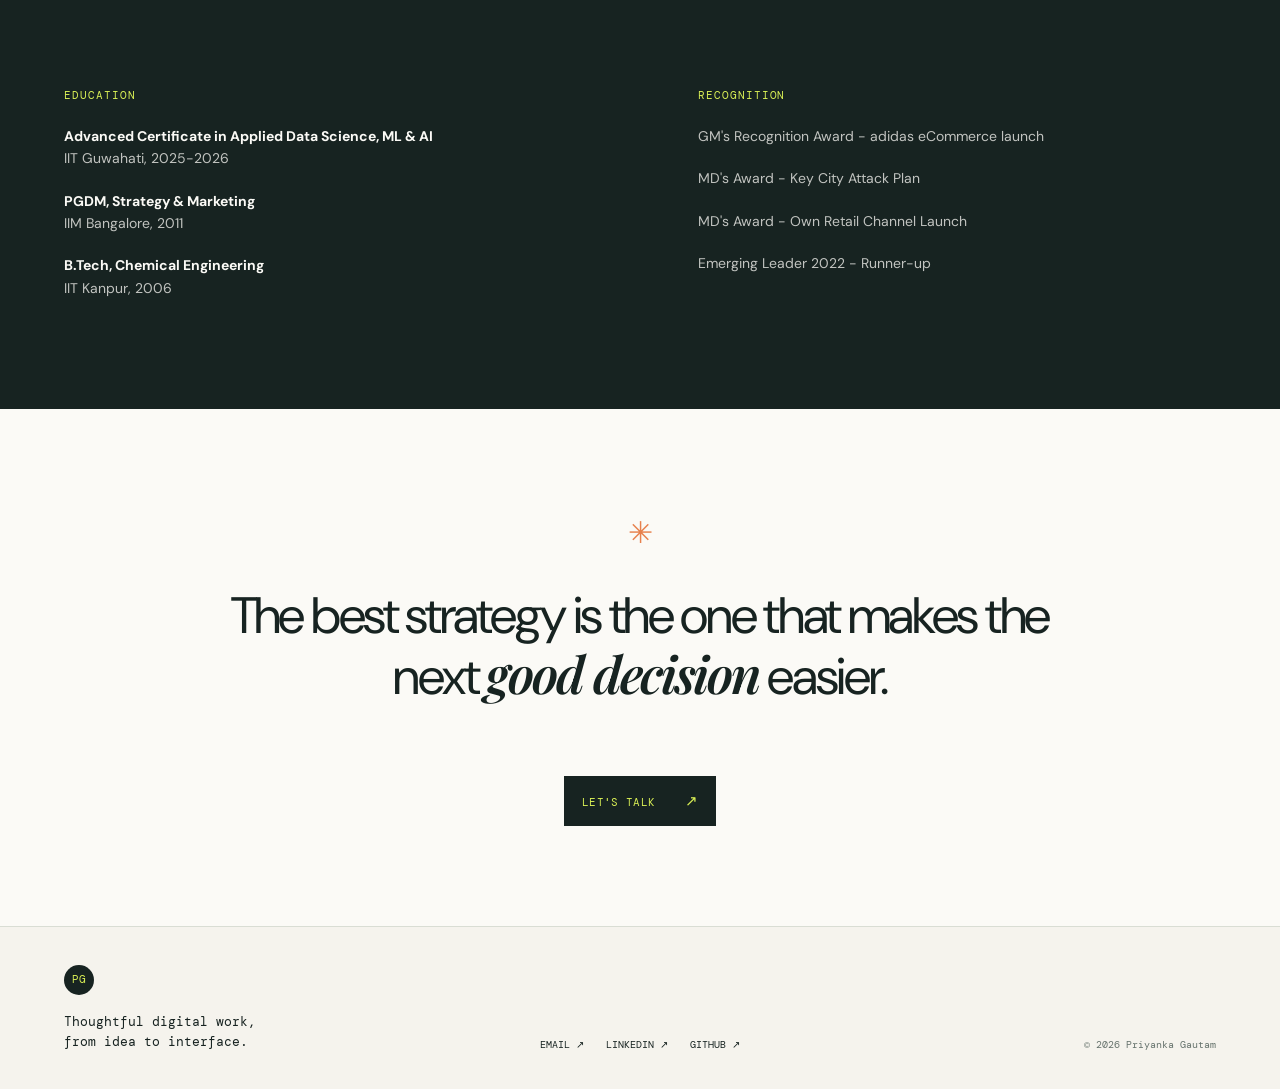
==== commit fd7a64a7: "Redesign About page from resume" ====
--- a/about.html
+++ b/about.html
@@ -1,7 +1,100 @@
 <!DOCTYPE html>
 <html lang="en">
 <head>
-    <meta charset="UTF-8"><meta name="viewport" content="width=device-width, initial-scale=1.0"><meta name="description" content="About Priyanka Gautam, a developer and product-minded builder."><title>About — Priyanka Gautam</title>
-    <link rel="preconnect" href="https://fonts.googleapis.com"><link rel="preconnect" href="https://fonts.gstatic.com" crossorigin><link href="https://fonts.googleapis.com/css2?family=DM+Mono:wght@400;500&family=DM+Sans:wght@400;500;600;700&family=Playfair+Display:ital,wght@0,600;0,700;1,600&display=swap" rel="stylesheet"><link rel="stylesheet" href="css/styles.css">
+    <meta charset="UTF-8">
+<meta name="viewport" content="width=device-width, initial-scale=1.0">
+<meta name="description" content="About Priyanka Gautam, a developer and product-minded builder.">
+<title>About — Priyanka Gautam</title>
+    <link rel="preconnect" href="https://fonts.googleapis.com">
+<link rel="preconnect" href="https://fonts.gstatic.com" crossorigin>
+<link href="https://fonts.googleapis.com/css2?family=DM+Mono:wght@400;500&family=DM+Sans:wght@400;500;600;700&family=Playfair+Display:ital,wght@0,600;0,700;1,600&display=swap" rel="stylesheet">
+<link rel="stylesheet" href="css/styles.css">
 </head>
-<body><div class="site-shell"><header class="site-header"><a class="wordmark" href="index.html"><span>PG</span><strong>Priyanka Gautam</strong></a><button class="menu-toggle" aria-expanded="false" aria-controls="site-nav">Menu <span>+</span></button><nav id="site-nav" class="site-nav"><a href="index.html">Home</a><a href="work.html">Work <sup>05</sup></a><a class="active" href="about.html">About</a><a href="journal.html">Journal</a><a class="nav-contact" href="mailto:priyanka.apr@gmail.com">Let's talk <span>↗</span></a></nav></header><main><section class="page-hero reveal"><p class="eyebrow">A little context</p><h1>Good work starts with <em>paying attention.</em></h1></section><section class="about-grid hero"><div class="about-image reveal"><img src="images/PG.jpg" alt="People collaborating in a bright studio" loading="lazy"></div><div class="about-copy reveal delay-1"><p class="eyebrow">Hello, I'm Priyanka</p><h2>I like making complicated things feel a bit <em>lighter.</em></h2><p>I’m a developer and product-minded generalist who enjoys moving between the big picture and the tiny details. I care about the way a thing works, the way it feels, and whether it earns its place in someone’s day.</p><p>My background in software and machine learning taught me to think in systems. Working with people taught me that the best systems leave room for intuition, edge cases, and a little joy.</p><a class="button button-dark" href="resume.pdf" target="_blank">View my resume <span>↗</span></a><div class="experience"><div class="experience-row"><span>2024—now</span><strong>Independent builder</strong><p>Product, frontend, and experiments with AI.</p></div><div class="experience-row"><span>2022—24</span><strong>Product engineer</strong><p>Shipping thoughtful tools for growing teams.</p></div><div class="experience-row"><span>2018—22</span><strong>Learning in public</strong><p>Computer science, data, and many side projects.</p></div></div></div></section></main><footer class="site-footer"><div><span class="footer-glyph">PG</span><p>Thoughtful digital work,<br>from idea to interface.</p></div><div class="footer-links"><a href="mailto:priyanka.apr@gmail.com">EMAIL ↗</a><a href="https://www.linkedin.com" target="_blank" rel="noreferrer">LinkedIn ↗</a><a href="https://github.com" target="_blank" rel="noreferrer">GitHub ↗</a></div><small>© 2026 Priyanka Gautam</small></footer></div><script src="js/data.js"></script><script src="js/main.js"></script></body></html>
+<body>
+<div class="site-shell">
+<header class="site-header">
+<a class="wordmark" href="index.html">
+<span>PG</span>
+<strong>Priyanka Gautam</strong>
+</a>
+<button class="menu-toggle" aria-expanded="false" aria-controls="site-nav">Menu <span>+</span>
+</button>
+<nav id="site-nav" class="site-nav">
+<a href="index.html">Home</a>
+<a href="work.html">Work
+</a>
+<a class="active" href="about.html">About</a>
+<a href="journal.html">Journal</a>
+<a class="nav-contact" href="mailto:priyanka.apr@gmail.com">Let's talk <span>↗</span>
+</a>
+</nav>
+</header>
+<main>
+<section class="page-hero about-hero reveal">
+<p class="eyebrow">Strategy &middot; Commerce &middot; Data & AI</p>
+<h1>I turn ambitious growth questions into <em>clear moves.</em></h1>
+<p>For 16+ years, I have worked across fashion, sportswear, technology, and retail - connecting strategy, customer experience, P&L ownership, and data-driven execution.</p>
+</section>
+<section class="about-intro">
+<div class="about-image reveal"><img src="images/PG.jpg" alt="Portrait of Priyanka Gautam" loading="lazy"></div>
+<div class="about-copy reveal delay-1">
+<p class="eyebrow">The through line</p>
+<h2>Commercial thinking with a <em>builder's instinct.</em></h2>
+<p>I work where business strategy meets the messy reality of execution: assortment, pricing, inventory, digital products, market entry, operating models, and the teams that make them real.</p>
+<p>My work has ranged from authoring adidas five-year plans and Africa GTM strategy to relaunching Westside's app and website, leading SG Cricket category growth, and building applied AI and forecasting projects independently.</p>
+<a class="button button-dark" href="Priyanka_Gautam_Skechers.docx" target="_blank">View full resume <span>&#8599;</span></a>
+</div>
+</section>
+<section class="impact-strip">
+<div><strong>16+</strong><span>years across strategy, commerce & growth</span></div>
+<div><strong>50</strong><span>countries in a MENA leadership remit</span></div>
+<div><strong>&euro;75M</strong><span>largest opportunity roadmap unlocked</span></div>
+<div><strong>+8%</strong><span>SG Cricket topline uplift from forecasting</span></div>
+</section>
+<section class="about-section experience-section">
+<div class="section-heading"><div><p class="eyebrow">Experience</p><h2>A career built across <em>markets and moments.</em></h2></div></div>
+<div class="resume-timeline">
+<article><span>Jul 2026 - Present</span><div><h3>Product Development - Data Science & AI/ML Applications</h3><p class="timeline-company">Independent</p><p>Built recommendation engines, image classification models, agentic workflow tools, and forecasting models for stronger quantitative decision-making.</p></div></article>
+<article><span>Dec 2025 - Jun 2026</span><div><h3>Deputy General Manager - Category Strategy & Growth</h3><p class="timeline-company">Sanspareils Greenlands (SG Cricket)</p><p>Owned category strategy and commercial performance for India's #1 cricket equipment brand. Led four Category Managers, improved SKU forecasting accuracy by 5 percentage points, delivered approximately 8% topline uplift, and created a roughly INR 300 Cr growth opportunity.</p></div></article>
+<article><span>Jan 2024 - Dec 2025</span><div><h3>GTM Consultant - D2C Startups</h3><p class="timeline-company">Independent</p><p>Used marketplace, website, and social performance data to shape collection strategy, conversion programs, brand expansion, and content systems across fashion, health-tech, and AR/VR businesses.</p></div></article>
+<article><span>Dec 2022 - Jan 2024</span><div><h3>eCommerce Product & Strategy Consultant</h3><p class="timeline-company">Westside, Trent - Tata Group</p><p>Owned the commercial and product relaunch of the app and website, growing app share of eCommerce from 10% to 50% and doubling total eCommerce revenue through data-led product, UX, and performance marketing decisions.</p></div></article>
+<article><span>Feb 2013 - Aug 2022</span><div><h3>Senior Manager - Strategy, Business Planning & Data-Driven Growth</h3><p class="timeline-company">adidas - India, MENA & Emerging Markets</p><p>Led strategy for a 50-country MENA cluster, authored five-year and Africa GTM plans, led eCommerce market entry in Egypt and Morocco to 15% Year 1 channel share, and delivered award-winning retail and city growth programs.</p></div></article>
+<article><span>May 2011 - Feb 2013</span><div><h3>Strategy Manager</h3><p class="timeline-company">HCL Infosystems</p><p>Built performance dashboards and investor-facing reporting for a CEO-sponsored transformation program with a global consulting partner.</p></div></article>
+<article><span>Aug 2006 - Jun 2009</span><div><h3>Operations Manager</h3><p class="timeline-company">Indian Oil Corporation</p><p>Led a 15-person team managing supply operations for 200+ customers, growing monthly unit revenue by 25% and scaling operations to INR 150 Cr monthly.</p></div></article>
+</div>
+</section>
+<section class="about-section impact-section">
+<div class="section-heading"><div><p class="eyebrow">Selected impact</p><h2>The work behind the <em>numbers.</em></h2></div></div>
+<div class="impact-grid">
+<a href="project.html?id=india-strategy"><span>01</span><h3>India Strategic Program</h3><p>Reigniting growth through brand, channel, retail, and digital alignment.</p><strong>&euro;10-75M opportunities</strong></a>
+<a href="project.html?id=ecom-launch"><span>02</span><h3>eCom Market Entry</h3><p>Launching Egypt and Morocco with a cross-country team and data-led trading cadence.</p><strong>15% channel share in Year 1</strong></a>
+<a href="project.html?id=own-retail"><span>03</span><h3>Own Retail Channel</h3><p>Building a stronger direct-to-consumer operating model for adidas India.</p><strong>MD's Award</strong></a>
+<a href="project.html?id=merchandising-agent"><span>04</span><h3>Merchandising Agent</h3><p>Turning sales and inventory signals into transparent actions for retail teams.</p><strong>23 pricing recommendations</strong></a>
+</div>
+</section>
+<section class="about-section capability-section">
+<div><p class="eyebrow">What I bring</p><h2>From the boardroom to the <em>backlog.</em></h2></div>
+<div class="capability-columns"><div><h3>Strategy & commercial</h3><p>Business planning, GTM and market entry, category strategy, P&L ownership, opportunity sizing, assortment, pricing, inventory, and demand planning.</p></div><div><h3>Digital & data</h3><p>Digital product roadmaps, eCommerce platforms, GA4, Power BI, Tableau, SQL, Python, forecasting, applied ML, and agentic AI for growth.</p></div><div><h3>Leadership & execution</h3><p>Matrix leadership, cross-country alignment, operating models, governance, trading cadences, change management, and teams that can execute the strategy.</p></div></div>
+</section>
+<section class="education-band"><div><p class="eyebrow">Education</p><p><strong>Advanced Certificate in Applied Data Science, ML & AI</strong><br>IIT Guwahati, 2025-2026</p><p><strong>PGDM, Strategy & Marketing</strong><br>IIM Bangalore, 2011</p><p><strong>B.Tech, Chemical Engineering</strong><br>IIT Kanpur, 2006</p></div><div><p class="eyebrow">Recognition</p><p>GM's Recognition Award - adidas eCommerce launch</p><p>MD's Award - Key City Attack Plan</p><p>MD's Award - Own Retail Channel Launch</p><p>Emerging Leader 2022 - Runner-up</p></div></section>
+<section class="statement-section about-close"><div class="statement-mark">✳</div><p>The best strategy is the one that makes the next <em>good decision</em> easier.</p><a class="button button-dark" href="mailto:priyanka.apr@gmail.com">Let's talk <span>&#8599;</span></a></section>
+</main>
+<footer class="site-footer">
+<div>
+<span class="footer-glyph">PG</span>
+<p>Thoughtful digital work,<br>from idea to interface.</p>
+</div>
+<div class="footer-links">
+<a href="mailto:priyanka.apr@gmail.com">EMAIL ↗</a>
+<a href="https://www.linkedin.com" target="_blank" rel="noreferrer">LinkedIn ↗</a>
+<a href="https://github.com" target="_blank" rel="noreferrer">GitHub ↗</a>
+</div>
+<small>© 2026 Priyanka Gautam</small>
+</footer>
+</div>
+<script src="js/data.js">
+</script>
+<script src="js/main.js">
+</script>
+</body>
+</html>
--- a/css/styles.css
+++ b/css/styles.css
@@ -10,6 +10,15 @@
     --sans: "DM Sans", sans-serif;
     --mono: "DM Mono", monospace;
 }
+
+.email-card-backdrop { align-items: center; background: rgba(23, 35, 33, .55); display: flex; inset: 0; justify-content: center; padding: 24px; position: fixed; z-index: 20; }
+.email-card-backdrop[hidden] { display: none; }
+.email-card { background: var(--paper); border: 1px solid var(--line); box-shadow: 0 24px 70px rgba(23, 35, 33, .22); max-width: 430px; padding: 40px; position: relative; width: 100%; }
+.email-card .eyebrow { margin-bottom: 15px; }
+.email-card h2 { font-size: clamp(34px, 5vw, 52px); margin-bottom: 22px; }
+.email-card-address { border-top: 1px solid var(--line); color: var(--muted); font: 14px var(--mono); margin-bottom: 28px; padding-top: 16px; word-break: break-word; }
+.email-card-close { background: none; border: 0; color: var(--ink); cursor: pointer; font: 25px/1 var(--sans); padding: 8px; position: absolute; right: 14px; top: 12px; }
+.email-card-close:hover { color: var(--orange); }
 
 * { box-sizing: border-box; }
 html { scroll-behavior: smooth; }
@@ -99,6 +108,20 @@
 .case-study-results { list-style: none; margin: 26px 0 0; padding: 0; display: grid; gap: 12px; }
 .case-study-results li { border-top: 1px solid var(--line); padding-top: 12px; color: var(--ink); font: 13px var(--mono); letter-spacing: .02em; }
 .case-study-results strong { font-size: 18px; color: var(--orange); }
+.project-detail-hero { align-items: end; display: grid; gap: 8%; grid-template-columns: .85fr 1.15fr; margin: 0 auto; max-width: 1320px; padding: 95px 5vw 110px; }
+.project-detail-hero h1 { font-size: clamp(54px, 7vw, 100px); margin-bottom: 28px; }
+.project-detail-lede { color: var(--muted); font-size: 19px; line-height: 1.65; max-width: 500px; }
+.project-detail-cover { border: 1px solid var(--line); overflow: hidden; }
+.project-detail-cover img { aspect-ratio: 1.25 / .8; height: 100%; object-fit: cover; }
+.project-detail-body { display: grid; gap: 10%; grid-template-columns: .75fr 1.25fr; margin: 0 auto; max-width: 1320px; padding: 0 5vw 140px; }
+.project-detail-copy { padding-top: 12px; }
+.project-detail-copy p { color: var(--muted); font-size: 18px; line-height: 1.75; max-width: 510px; }
+.project-detail-copy .button { margin-top: 20px; }
+.project-gallery { display: grid; gap: 20px; grid-template-columns: repeat(2, minmax(0, 1fr)); }
+.project-gallery .eyebrow { grid-column: 1 / -1; margin-bottom: 0; }
+.project-gallery figure { background: var(--cream); margin: 0; overflow: hidden; }
+.project-gallery figure:first-of-type { grid-column: 1 / -1; }
+.project-gallery img { height: auto; width: 100%; }
 
 .work-list { display: grid; gap: 100px; margin: 0 auto; max-width: 1320px; padding: 0 5vw 140px; }
 .work-item { display: grid; gap: 6%; grid-template-columns: 1.25fr .75fr; }
@@ -113,11 +136,50 @@
 .work-copy p { color: var(--muted); max-width: 360px; }
 .tags { display: flex; flex-wrap: wrap; gap: 6px; list-style: none; margin: 28px 0; padding: 0; }
 .tags li { border: 1px solid var(--line); font: 9px var(--mono); padding: 7px 9px; text-transform: uppercase; }
+.about-hero { padding-bottom: 80px; }
+.about-hero p:not(.eyebrow) { max-width: 680px; }
+.about-intro { align-items: center; display: grid; gap: 10%; grid-template-columns: .8fr 1.2fr; margin: 0 auto; max-width: 1320px; padding: 0 5vw 120px; }
+.about-intro .about-image { max-width: 420px; }
+.about-copy h2 { font-size: clamp(38px, 4.5vw, 63px); margin-bottom: 28px; }
+.about-copy p { color: var(--muted); font-size: 17px; max-width: 600px; }
+.impact-strip { background: var(--lime); border-bottom: 1px solid var(--ink); border-top: 1px solid var(--ink); display: grid; grid-template-columns: repeat(4, 1fr); margin-bottom: 0; padding: 35px 5vw; }
+.impact-strip div { border-left: 1px solid rgba(23, 35, 33, .3); display: flex; flex-direction: column; gap: 8px; padding: 0 25px; }
+.impact-strip div:first-child { border-left: 0; padding-left: 0; }
+.impact-strip strong { font-size: 34px; letter-spacing: -.06em; line-height: 1; }
+.impact-strip span { font: 10px/1.4 var(--mono); max-width: 150px; text-transform: uppercase; }
+.about-section { margin: 0 auto; max-width: 1320px; padding: 125px 5vw; }
+.about-section .section-heading { margin-bottom: 55px; }
+.about-section .section-heading h2 { max-width: 700px; }
+.resume-timeline { border-top: 1px solid var(--line); }
+.resume-timeline article { border-bottom: 1px solid var(--line); display: grid; gap: 6%; grid-template-columns: .3fr 1fr; padding: 30px 0; }
+.resume-timeline article > span { color: var(--orange); font: 11px var(--mono); padding-top: 5px; }
+.resume-timeline h3 { font-size: 24px; letter-spacing: -.04em; margin: 0 0 5px; }
+.resume-timeline p { color: var(--muted); margin: 8px 0 0; max-width: 680px; }
+.resume-timeline .timeline-company { color: var(--ink); font: 11px var(--mono); text-transform: uppercase; }
+.impact-section { background: var(--cream); max-width: none; padding-left: max(5vw, calc((100vw - 1220px) / 2)); padding-right: max(5vw, calc((100vw - 1220px) / 2)); }
+.impact-grid { display: grid; gap: 1px; grid-template-columns: repeat(2, 1fr); }
+.impact-grid a { background: var(--paper); border: 1px solid var(--line); display: block; padding: 28px; transition: background .2s ease, transform .2s ease; }
+.impact-grid a:hover { background: var(--lime); transform: translateY(-4px); }
+.impact-grid span { color: var(--orange); font: 11px var(--mono); }
+.impact-grid h3 { font-family: var(--serif); font-size: 30px; margin: 34px 0 10px; }
+.impact-grid p { color: var(--muted); margin-bottom: 28px; max-width: 380px; }
+.impact-grid strong { font: 11px var(--mono); text-transform: uppercase; }
+.capability-section { display: grid; gap: 10%; grid-template-columns: .75fr 1.25fr; }
+.capability-section h2 { font-size: clamp(40px, 4vw, 60px); }
+.capability-columns { display: grid; gap: 30px; grid-template-columns: repeat(3, 1fr); }
+.capability-columns h3 { font-size: 18px; margin: 0 0 12px; }
+.capability-columns p { color: var(--muted); font-size: 14px; line-height: 1.55; margin: 0; }
+.education-band { background: var(--ink); color: var(--paper); display: grid; gap: 10%; grid-template-columns: repeat(2, 1fr); padding: 90px max(5vw, calc((100vw - 1220px) / 2)); }
+.education-band .eyebrow { color: var(--lime); }
+.education-band p:not(.eyebrow) { color: rgba(251, 250, 246, .75); font-size: 14px; margin: 0 0 20px; }
+.education-band strong { color: var(--paper); }
+.about-close { background: var(--paper); color: var(--ink); min-height: 390px; }
+.about-close .statement-mark { color: var(--orange); }
+.about-close p { color: var(--ink); }
+.about-close .button-dark { margin-top: 20px; }
 .about-grid { display: grid; gap: 10%; grid-template-columns: .9fr 1.1fr; padding-bottom: 140px; }
 .about-image { aspect-ratio: 1 / 1; background: var(--cream); border: 1px solid var(--line); max-width: 420px; overflow: hidden; padding: 12px; transform: rotate(-2deg); }
 .about-image img { height: 100%; object-fit: cover; }
-.about-copy h2 { font-size: clamp(38px, 4.5vw, 63px); margin-bottom: 28px; }
-.about-copy p { color: var(--muted); font-size: 17px; max-width: 530px; }
 .experience { border-top: 1px solid var(--line); margin-top: 55px; }
 .experience-row { border-bottom: 1px solid var(--line); display: grid; gap: 20px; grid-template-columns: .4fr 1fr .8fr; padding: 21px 0; }
 .experience-row span { color: var(--muted); font: 11px var(--mono); }
@@ -167,4 +229,20 @@
     .page-hero h1 { font-size: clamp(53px, 14vw, 78px); }
     .experience-row { grid-template-columns: 1fr 1.5fr; }
     .experience-row p { grid-column: 2; }
+    .about-intro, .capability-section { display: block; }
+    .about-intro .about-image { margin-bottom: 65px; }
+    .impact-strip { display: grid; gap: 25px; grid-template-columns: repeat(2, 1fr); padding: 30px 6vw; }
+    .impact-strip div, .impact-strip div:first-child { border-left: 0; padding-left: 0; }
+    .about-section { padding-bottom: 80px; padding-top: 80px; }
+    .resume-timeline article { display: block; }
+    .resume-timeline article > span { display: block; margin-bottom: 12px; }
+    .impact-grid, .capability-columns, .education-band { display: block; }
+    .impact-grid a + a { border-top: 0; }
+    .impact-grid h3 { margin-top: 22px; }
+    .capability-columns > div + div { border-top: 1px solid var(--line); margin-top: 25px; padding-top: 25px; }
+    .education-band > div + div { border-top: 1px solid rgba(251, 250, 246, .2); margin-top: 35px; padding-top: 35px; }
+    .project-detail-hero, .project-detail-body { display: block; padding-bottom: 75px; padding-top: 65px; }
+    .project-detail-cover { margin-top: 45px; }
+    .project-detail-body { padding-top: 0; }
+    .project-gallery { margin-top: 70px; }
 }
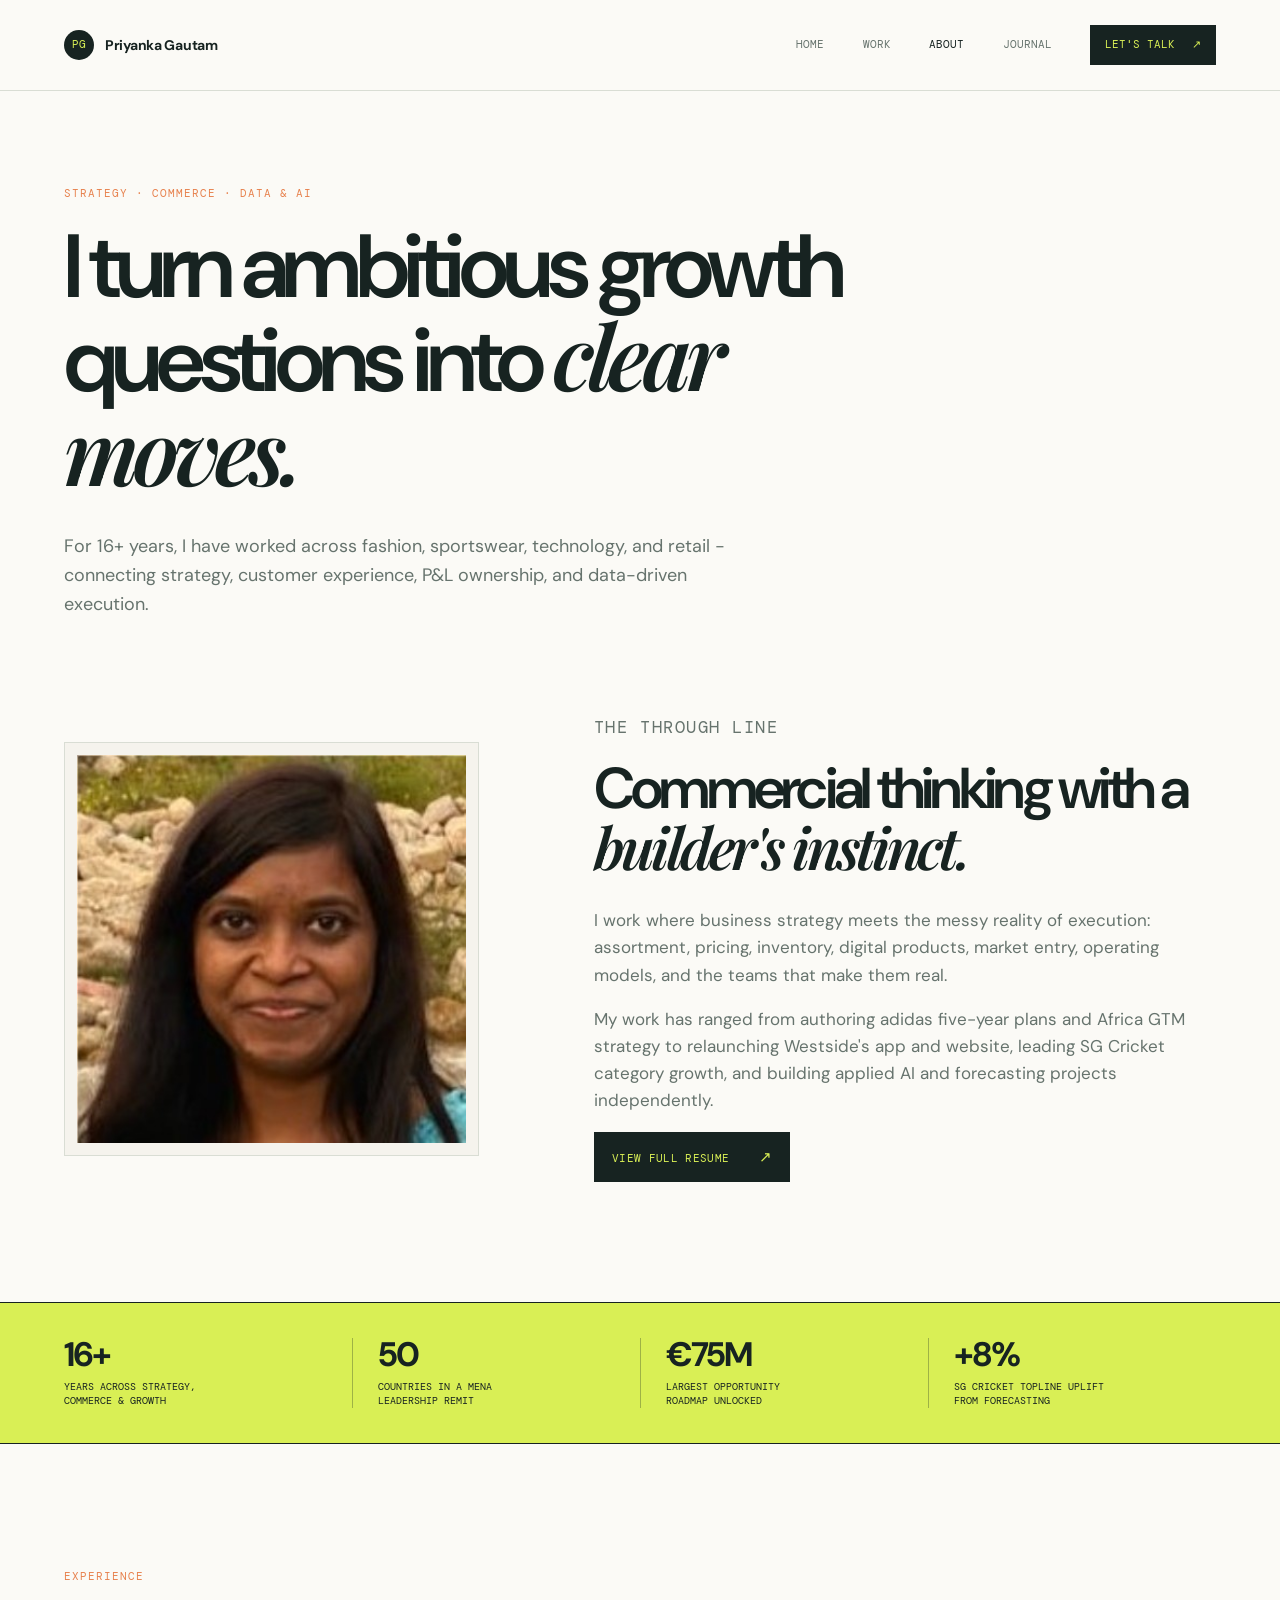
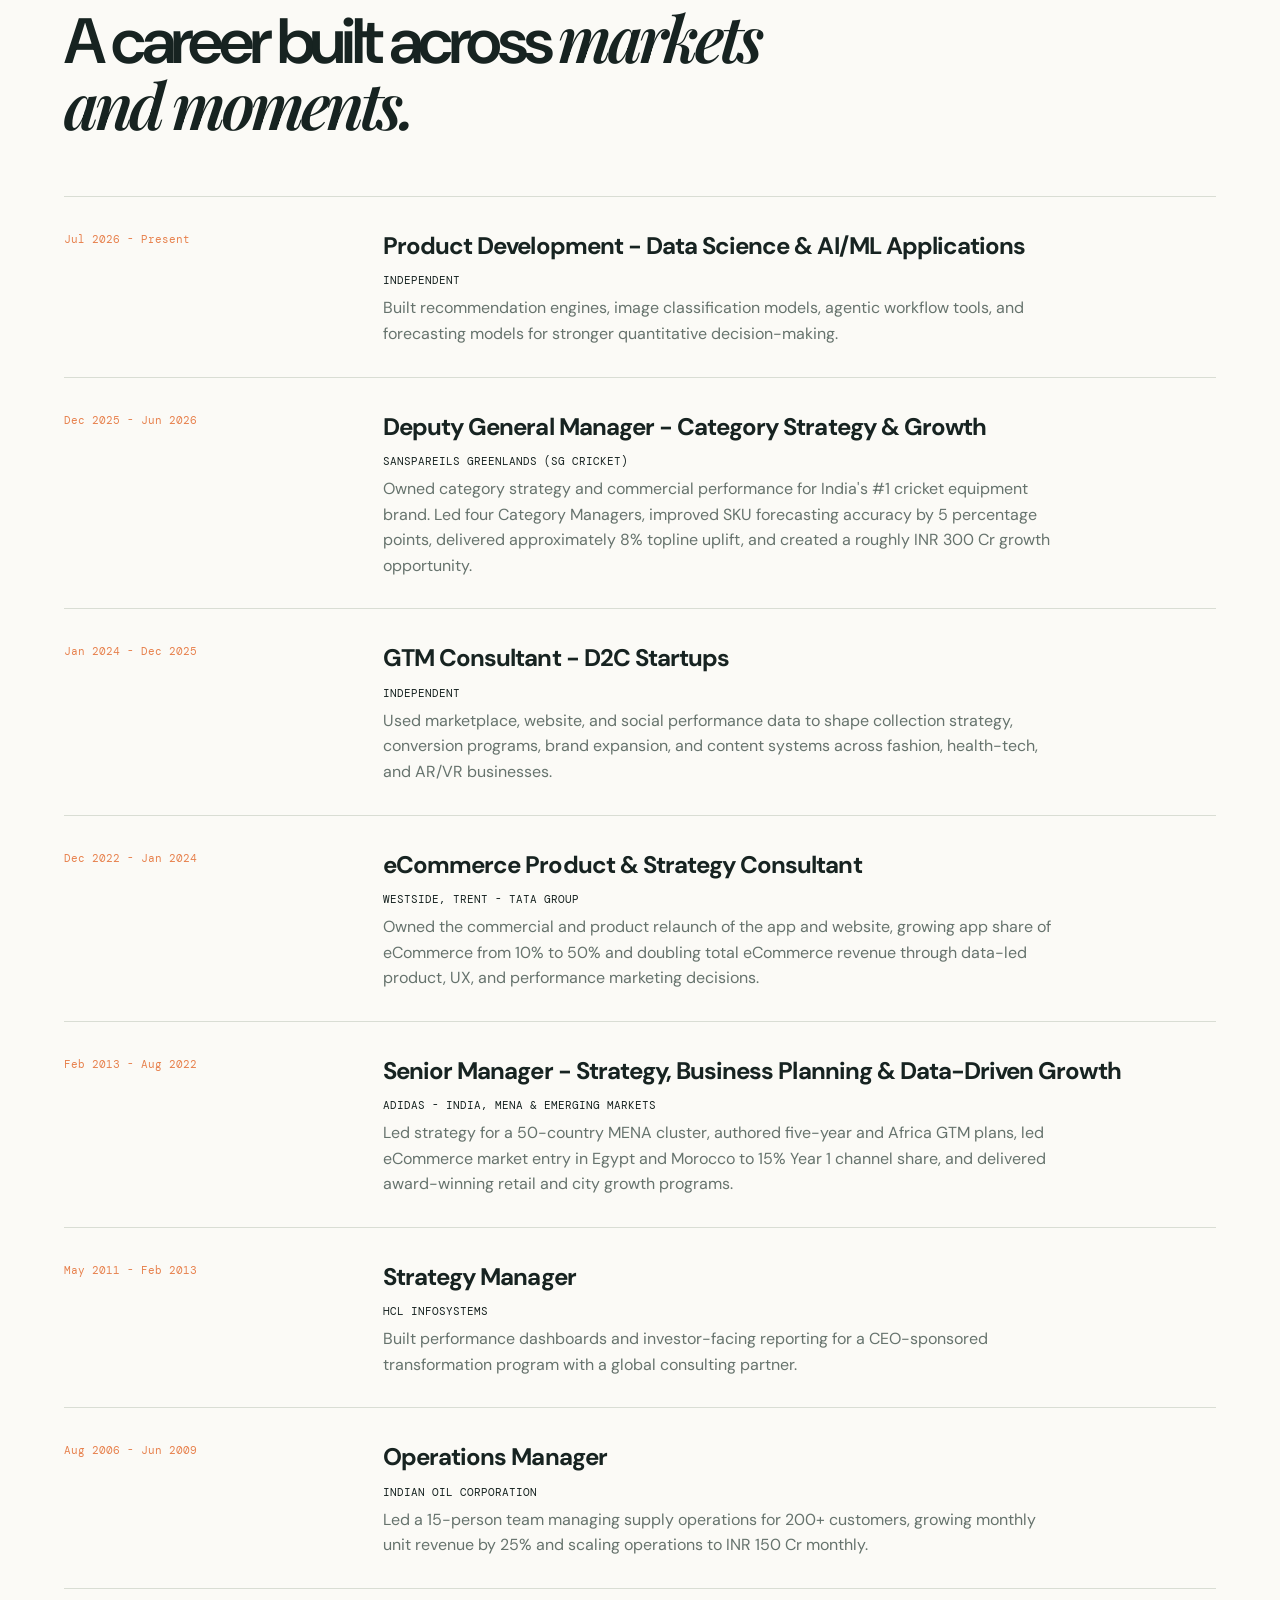
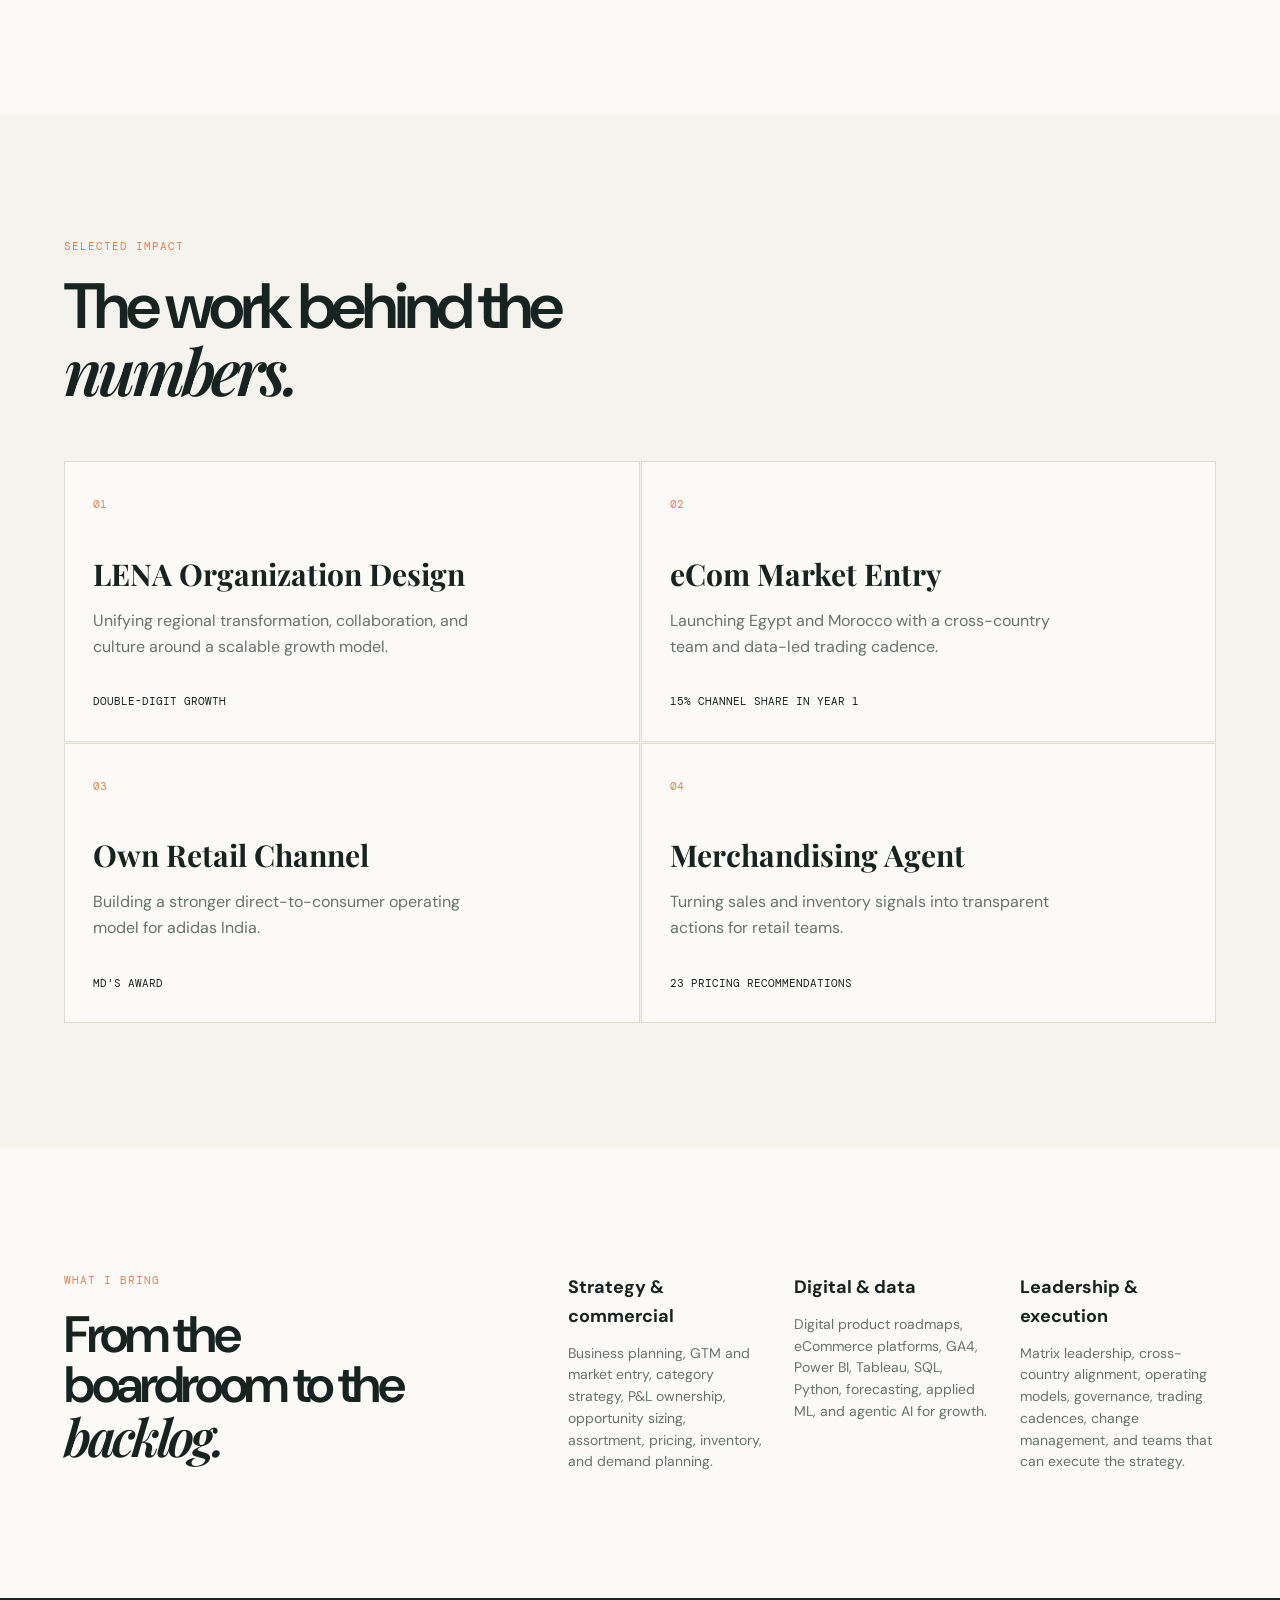
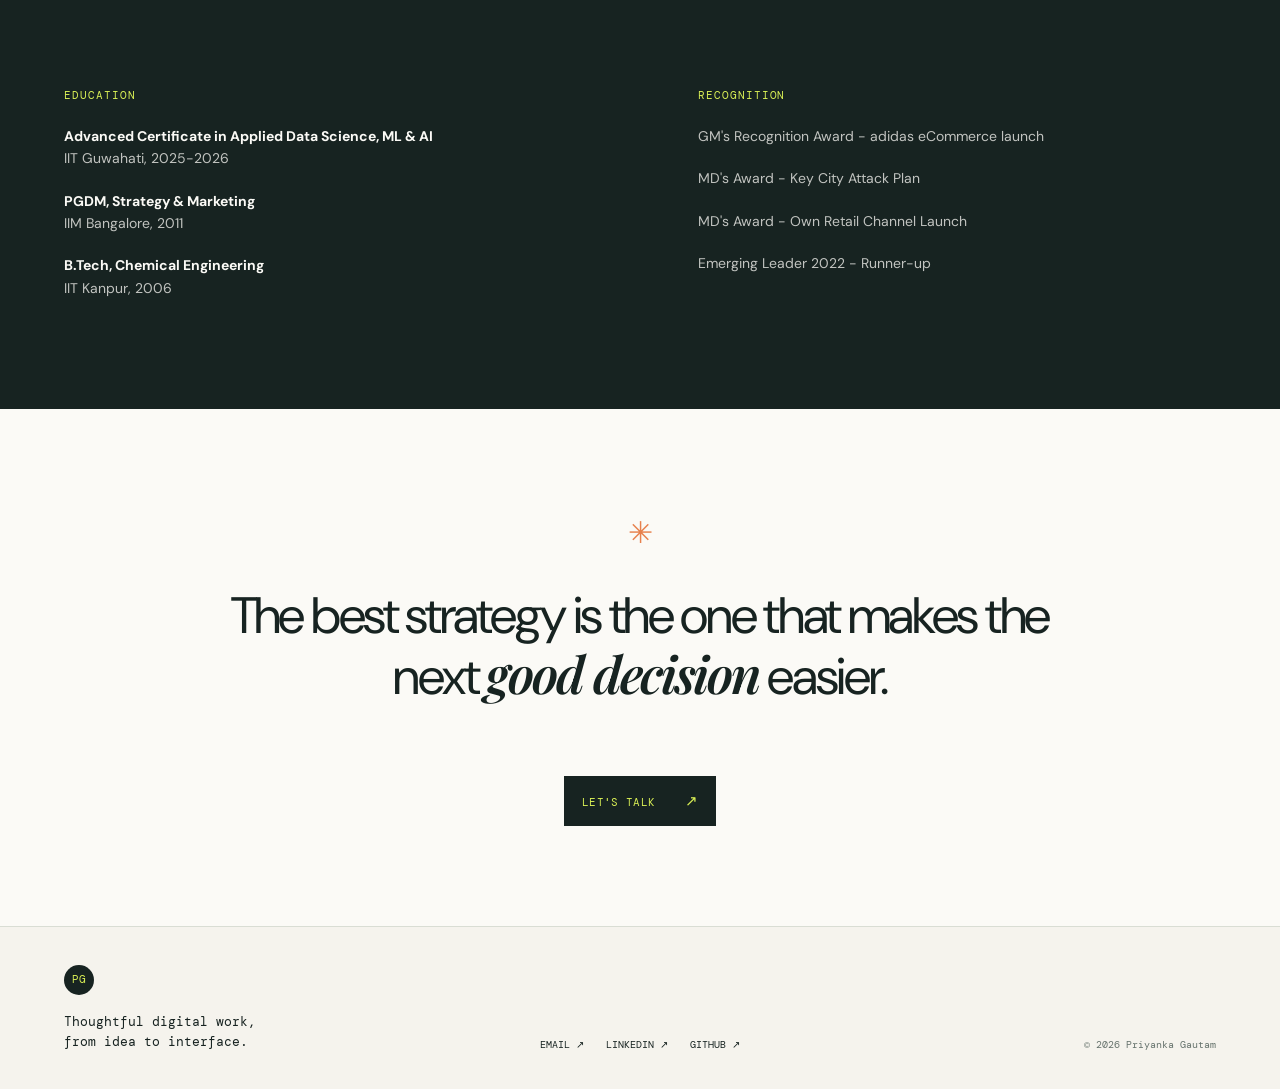
==== commit e5173cfe: "Feature LENA in About impact" ====
--- a/about.html
+++ b/about.html
@@ -66,7 +66,7 @@
 <section class="about-section impact-section">
 <div class="section-heading"><div><p class="eyebrow">Selected impact</p><h2>The work behind the <em>numbers.</em></h2></div></div>
 <div class="impact-grid">
-<a href="project.html?id=india-strategy"><span>01</span><h3>India Strategic Program</h3><p>Reigniting growth through brand, channel, retail, and digital alignment.</p><strong>&euro;10-75M opportunities</strong></a>
+<a href="project.html?id=lena-organization"><span>01</span><h3>LENA Organization Design</h3><p>Unifying regional transformation, collaboration, and culture around a scalable growth model.</p><strong>Double-digit growth</strong></a>
 <a href="project.html?id=ecom-launch"><span>02</span><h3>eCom Market Entry</h3><p>Launching Egypt and Morocco with a cross-country team and data-led trading cadence.</p><strong>15% channel share in Year 1</strong></a>
 <a href="project.html?id=own-retail"><span>03</span><h3>Own Retail Channel</h3><p>Building a stronger direct-to-consumer operating model for adidas India.</p><strong>MD's Award</strong></a>
 <a href="project.html?id=merchandising-agent"><span>04</span><h3>Merchandising Agent</h3><p>Turning sales and inventory signals into transparent actions for retail teams.</p><strong>23 pricing recommendations</strong></a>
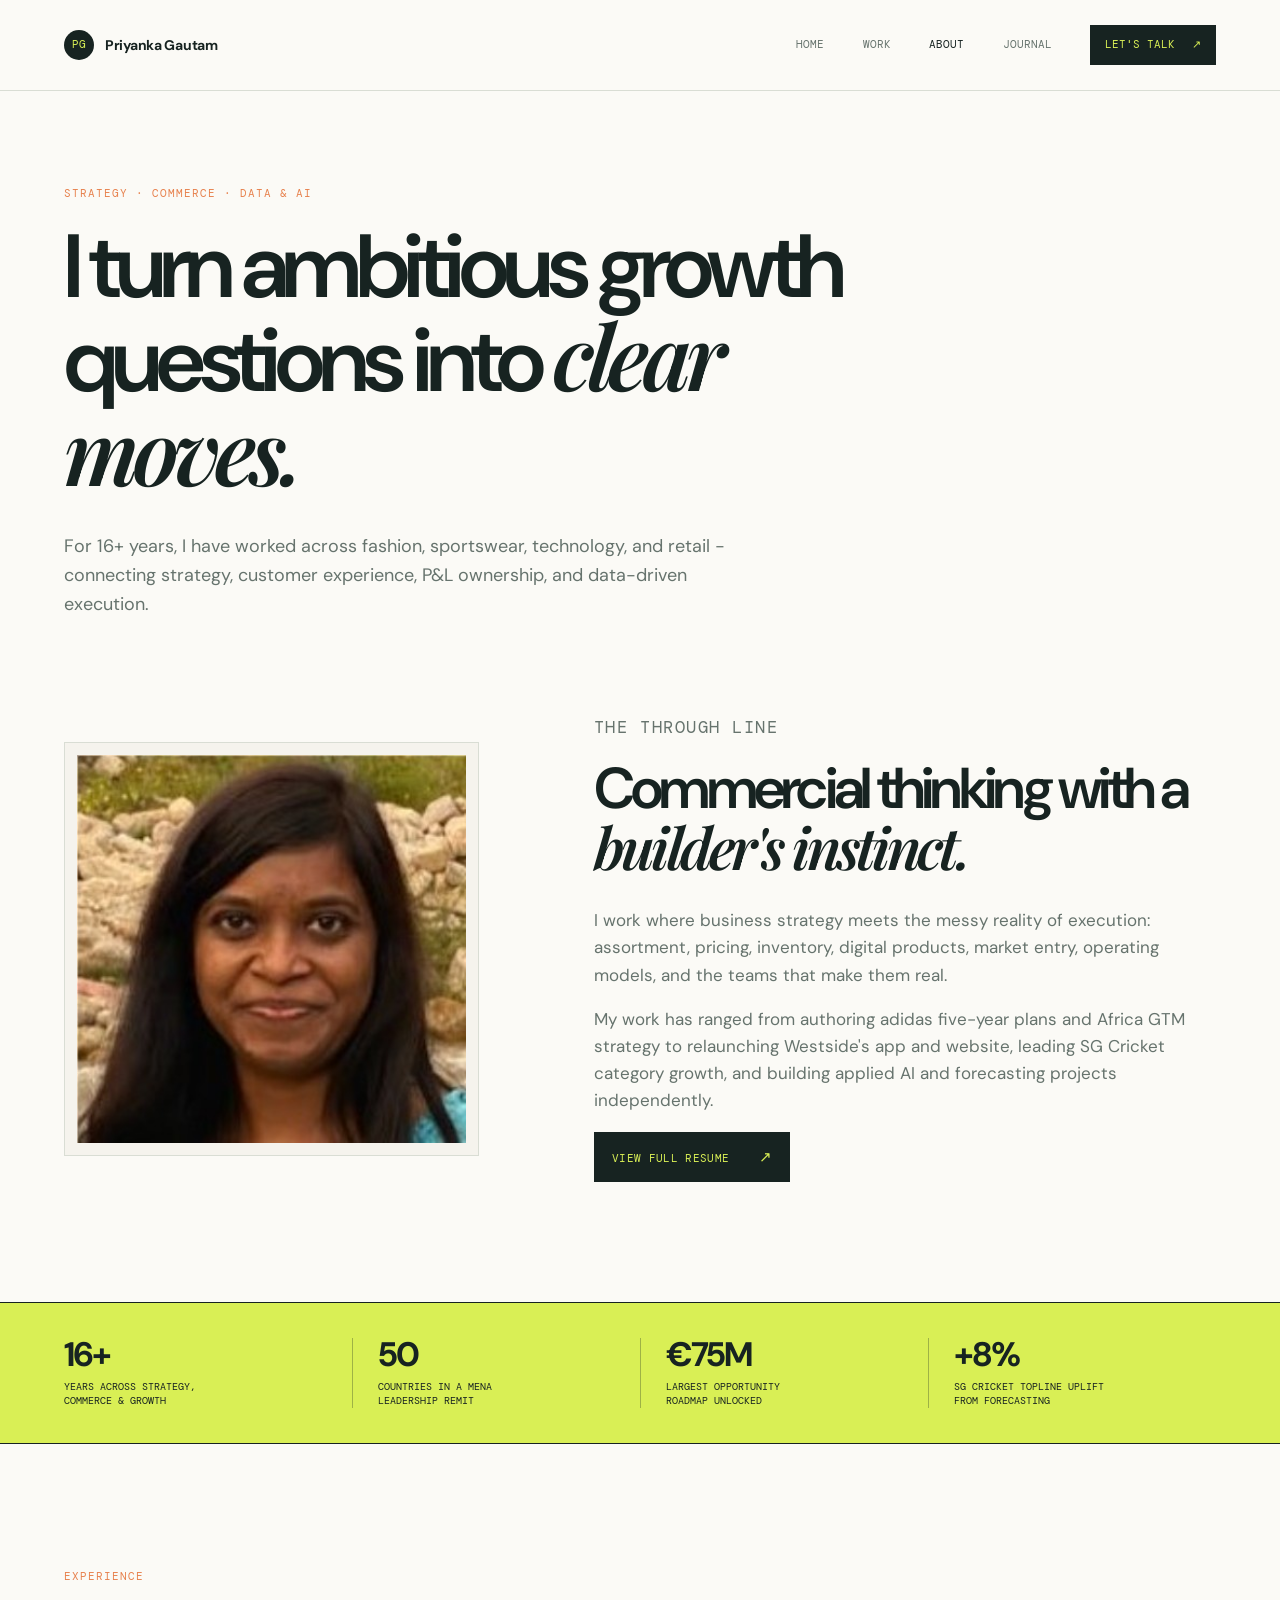
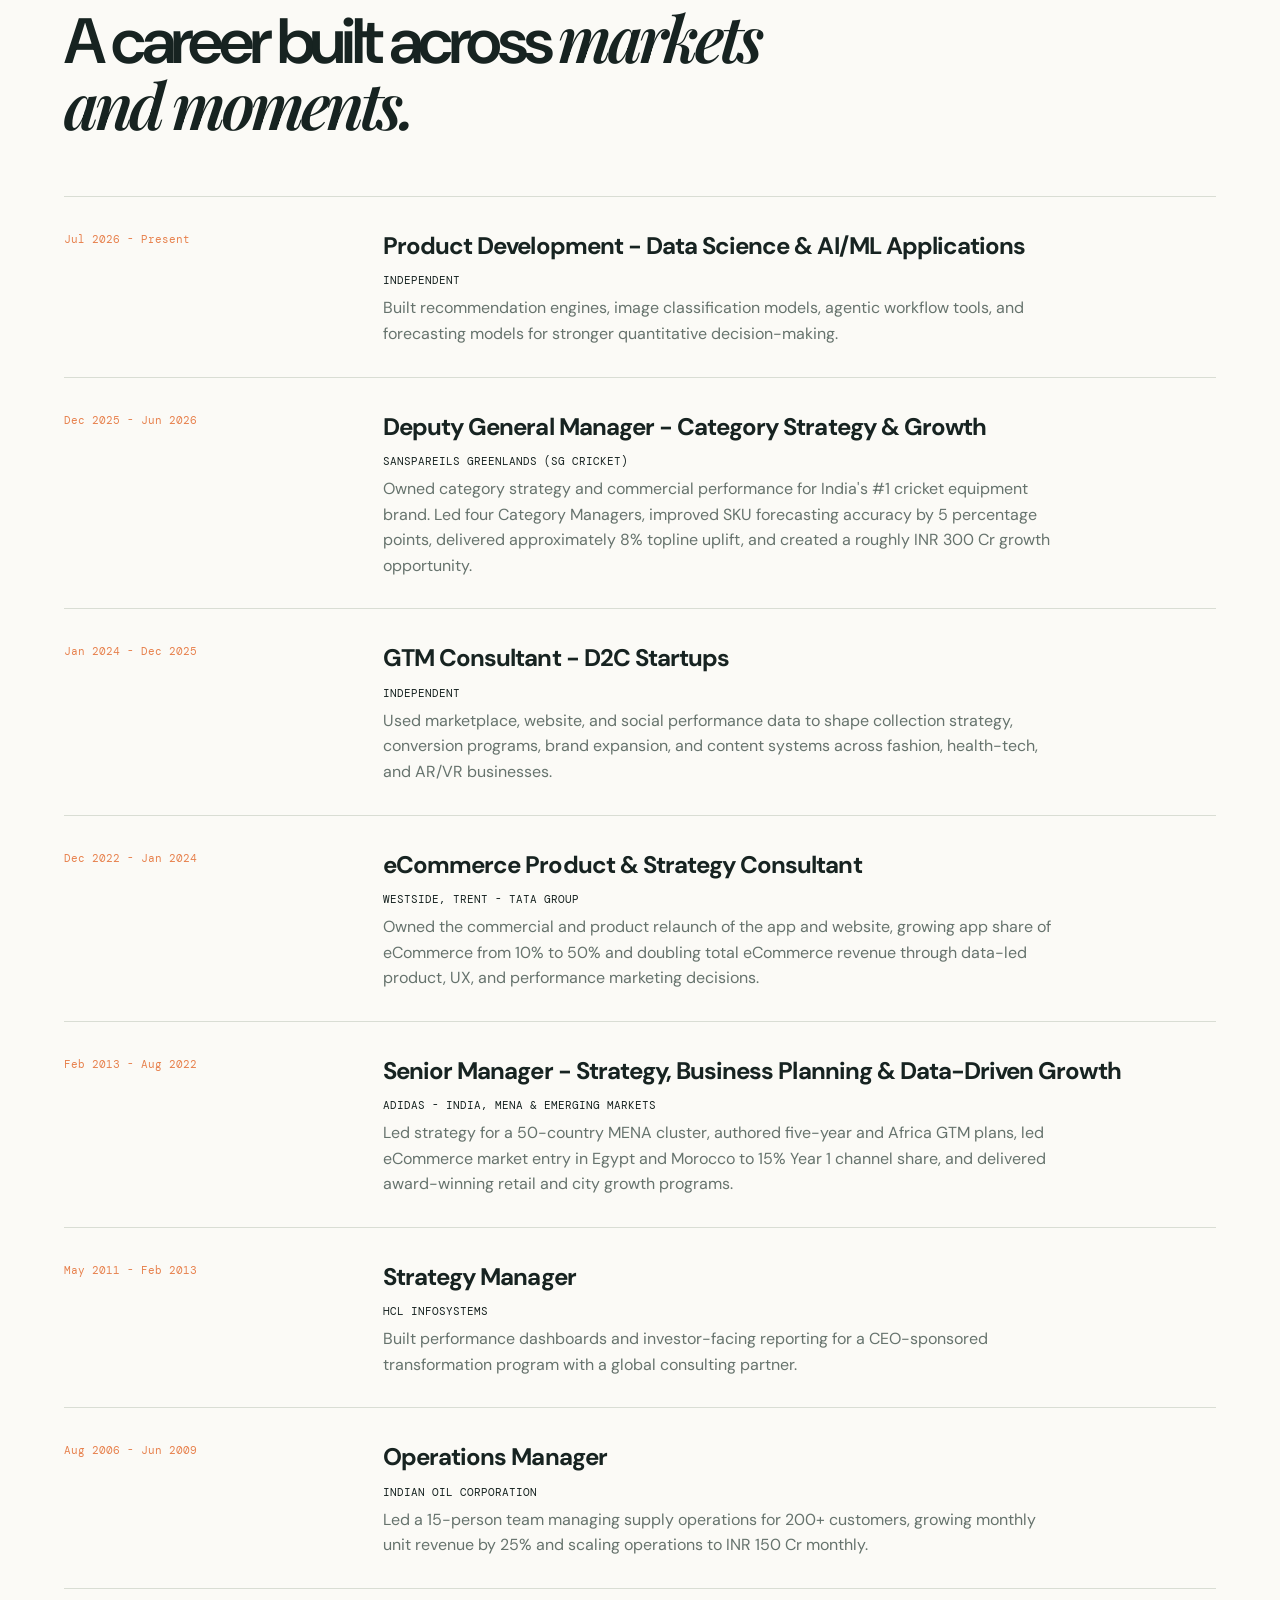
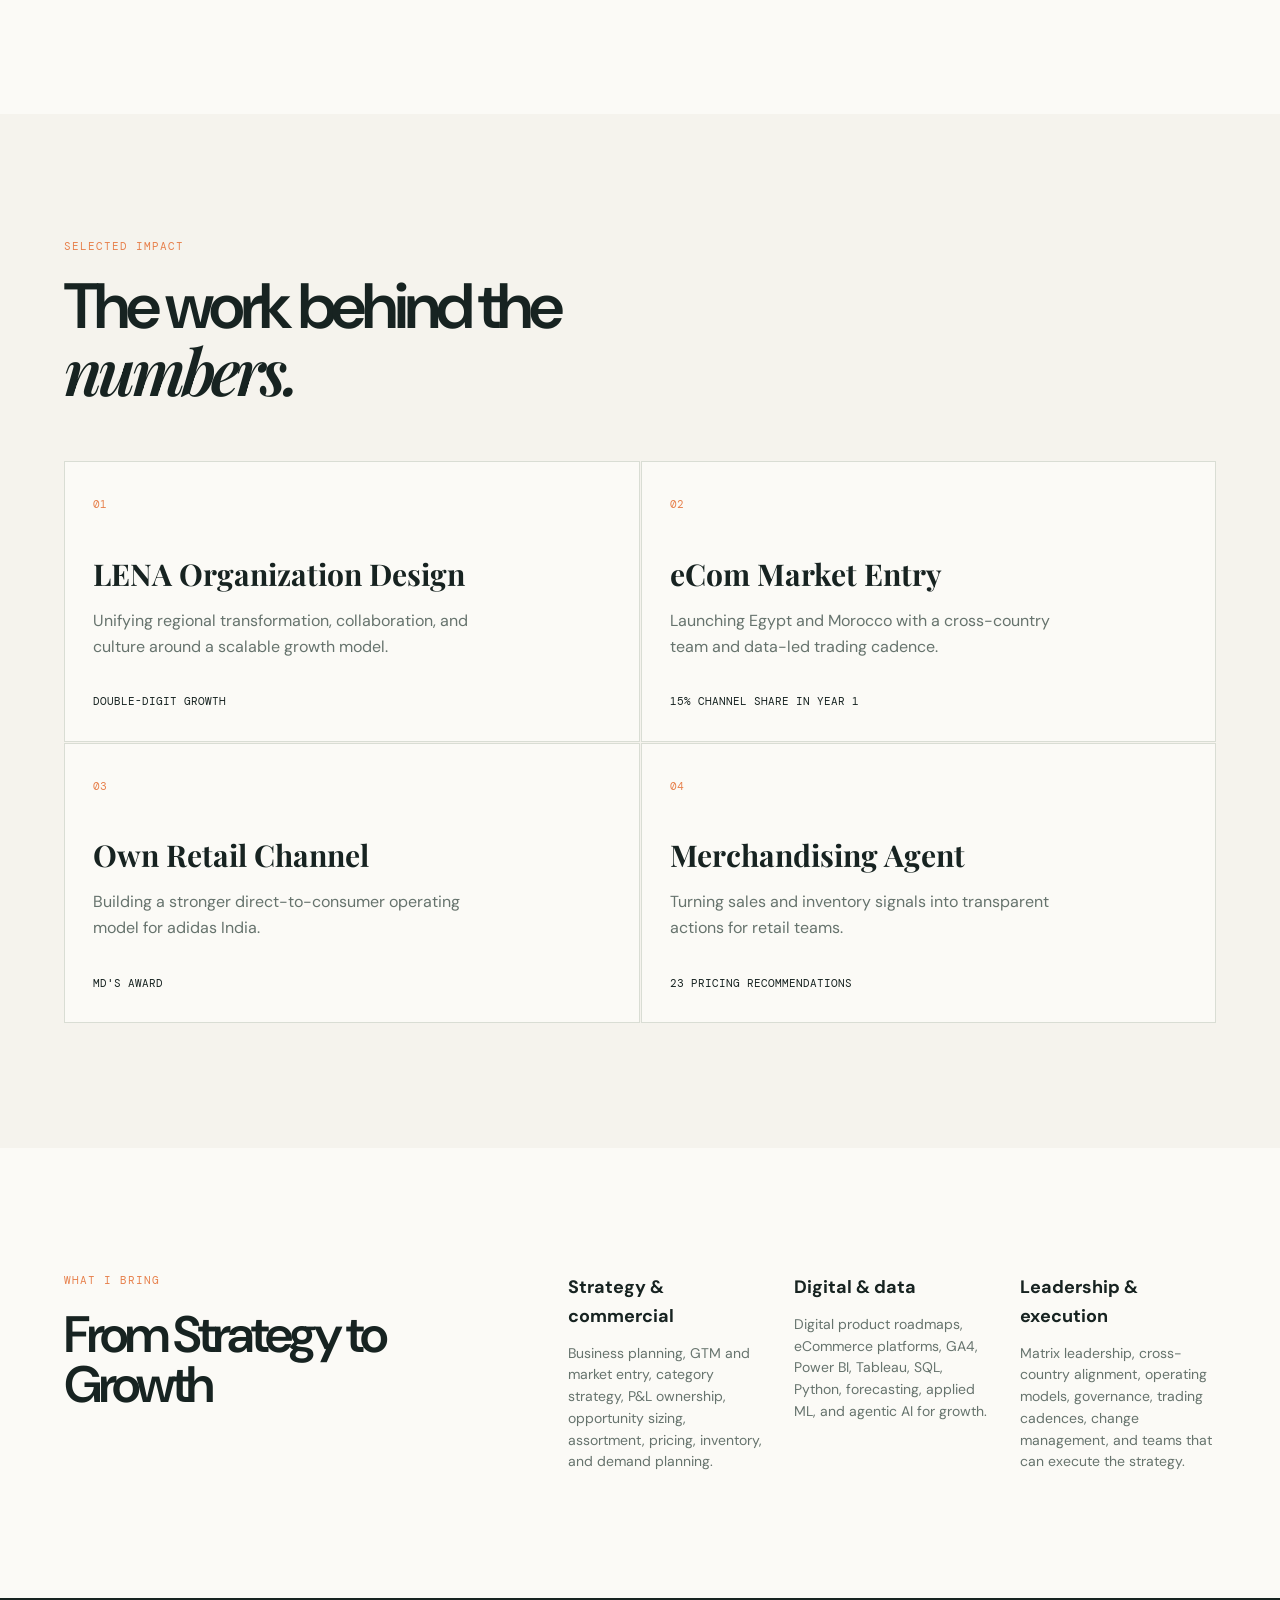
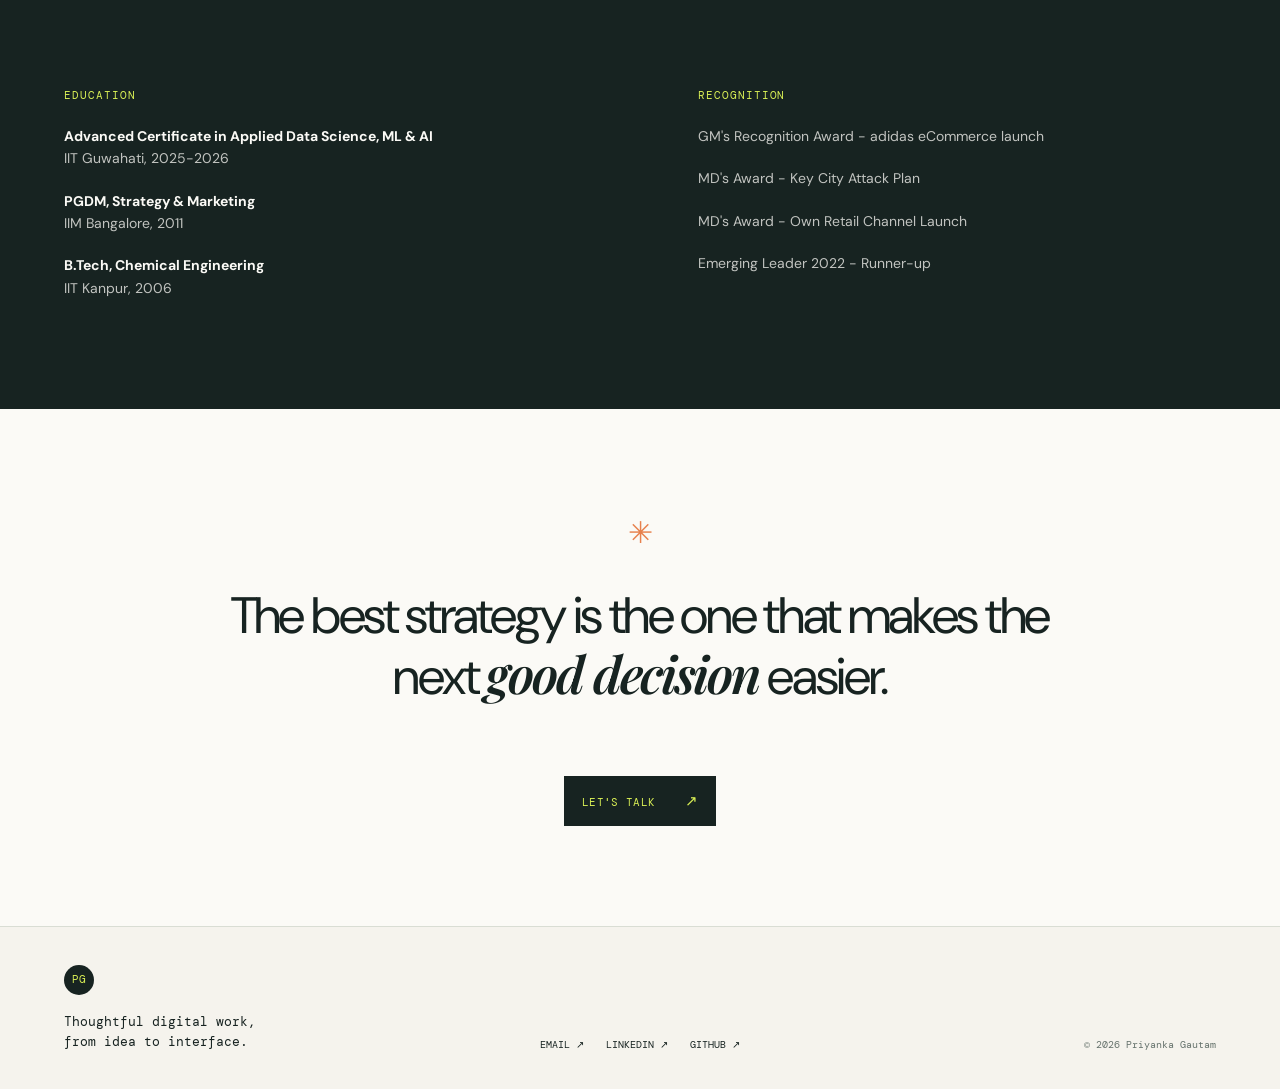
==== commit 73d926fe: "Update About page tagline" ====
--- a/about.html
+++ b/about.html
@@ -73,7 +73,7 @@
 </div>
 </section>
 <section class="about-section capability-section">
-<div><p class="eyebrow">What I bring</p><h2>From the boardroom to the <em>backlog.</em></h2></div>
+<div><p class="eyebrow">What I bring</p><h2>From Strategy to Growth</h2></div>
 <div class="capability-columns"><div><h3>Strategy & commercial</h3><p>Business planning, GTM and market entry, category strategy, P&L ownership, opportunity sizing, assortment, pricing, inventory, and demand planning.</p></div><div><h3>Digital & data</h3><p>Digital product roadmaps, eCommerce platforms, GA4, Power BI, Tableau, SQL, Python, forecasting, applied ML, and agentic AI for growth.</p></div><div><h3>Leadership & execution</h3><p>Matrix leadership, cross-country alignment, operating models, governance, trading cadences, change management, and teams that can execute the strategy.</p></div></div>
 </section>
 <section class="education-band"><div><p class="eyebrow">Education</p><p><strong>Advanced Certificate in Applied Data Science, ML & AI</strong><br>IIT Guwahati, 2025-2026</p><p><strong>PGDM, Strategy & Marketing</strong><br>IIM Bangalore, 2011</p><p><strong>B.Tech, Chemical Engineering</strong><br>IIT Kanpur, 2006</p></div><div><p class="eyebrow">Recognition</p><p>GM's Recognition Award - adidas eCommerce launch</p><p>MD's Award - Key City Attack Plan</p><p>MD's Award - Own Retail Channel Launch</p><p>Emerging Leader 2022 - Runner-up</p></div></section>
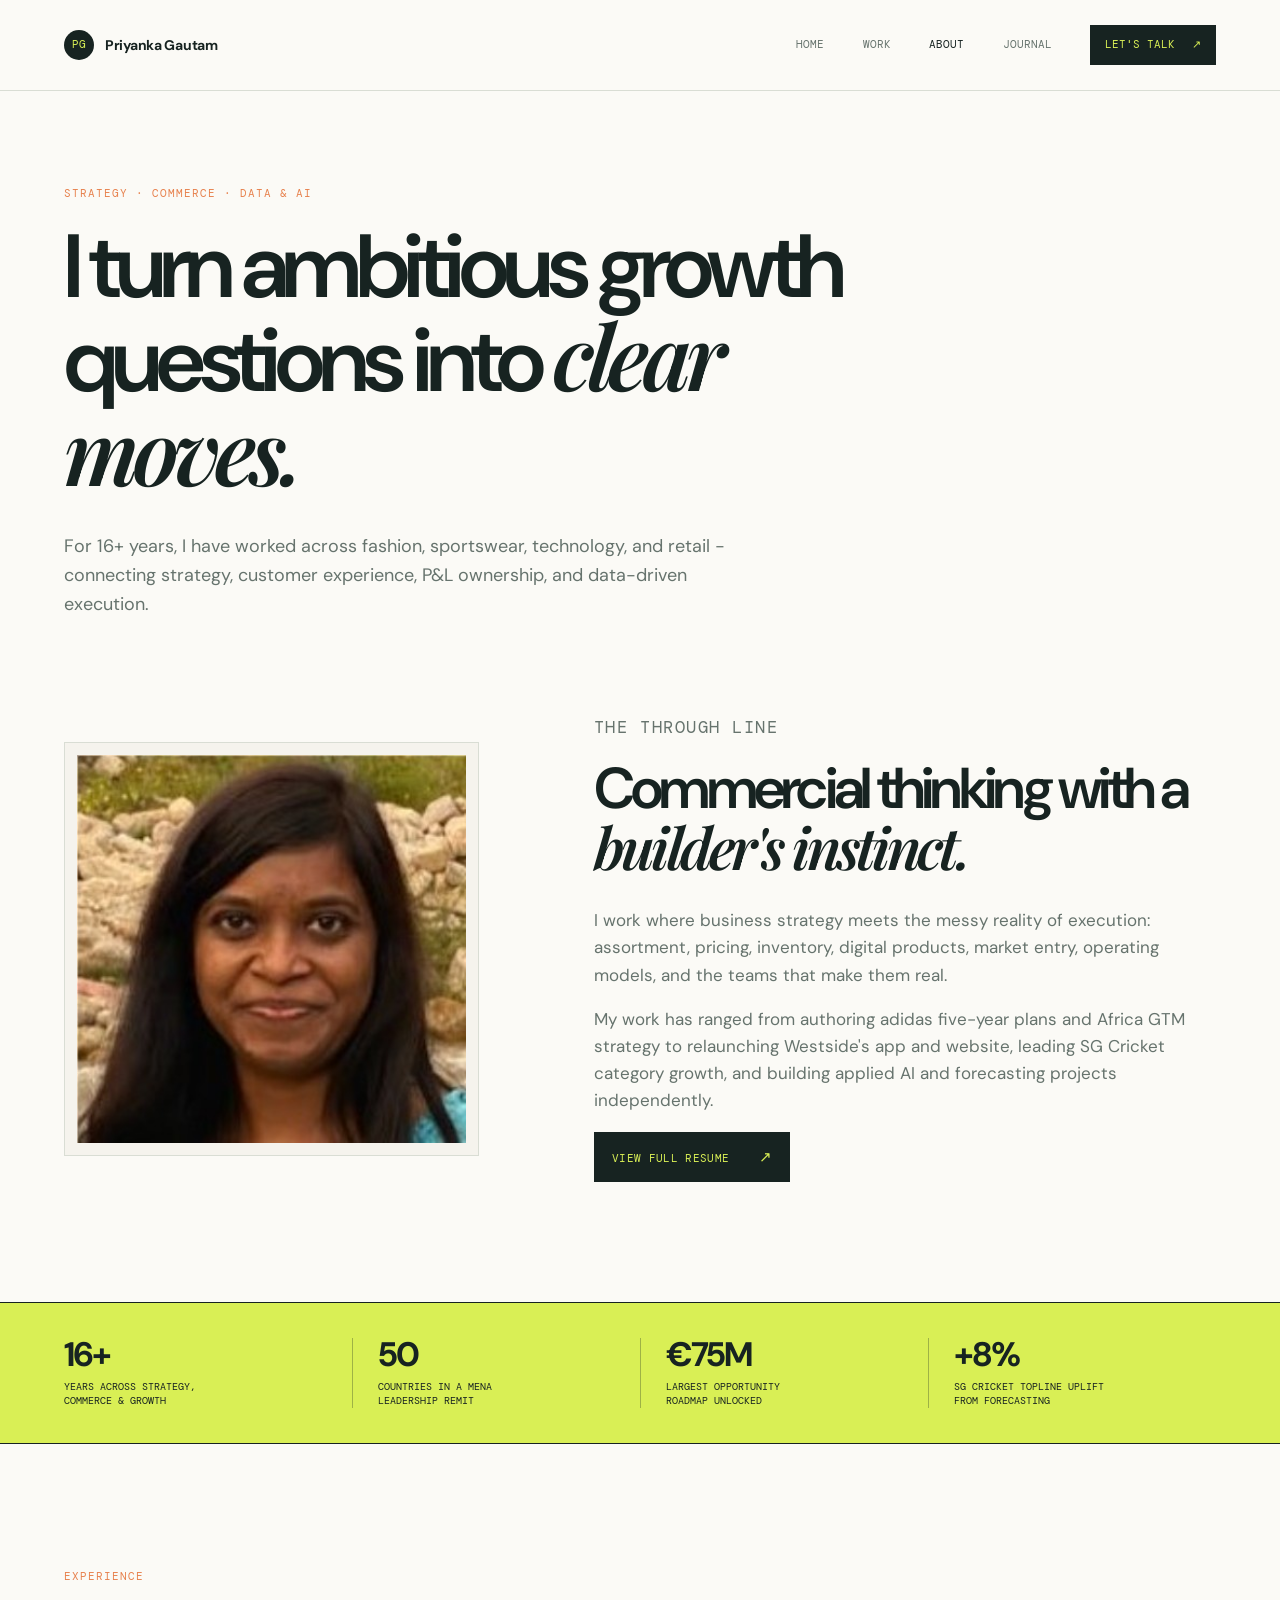
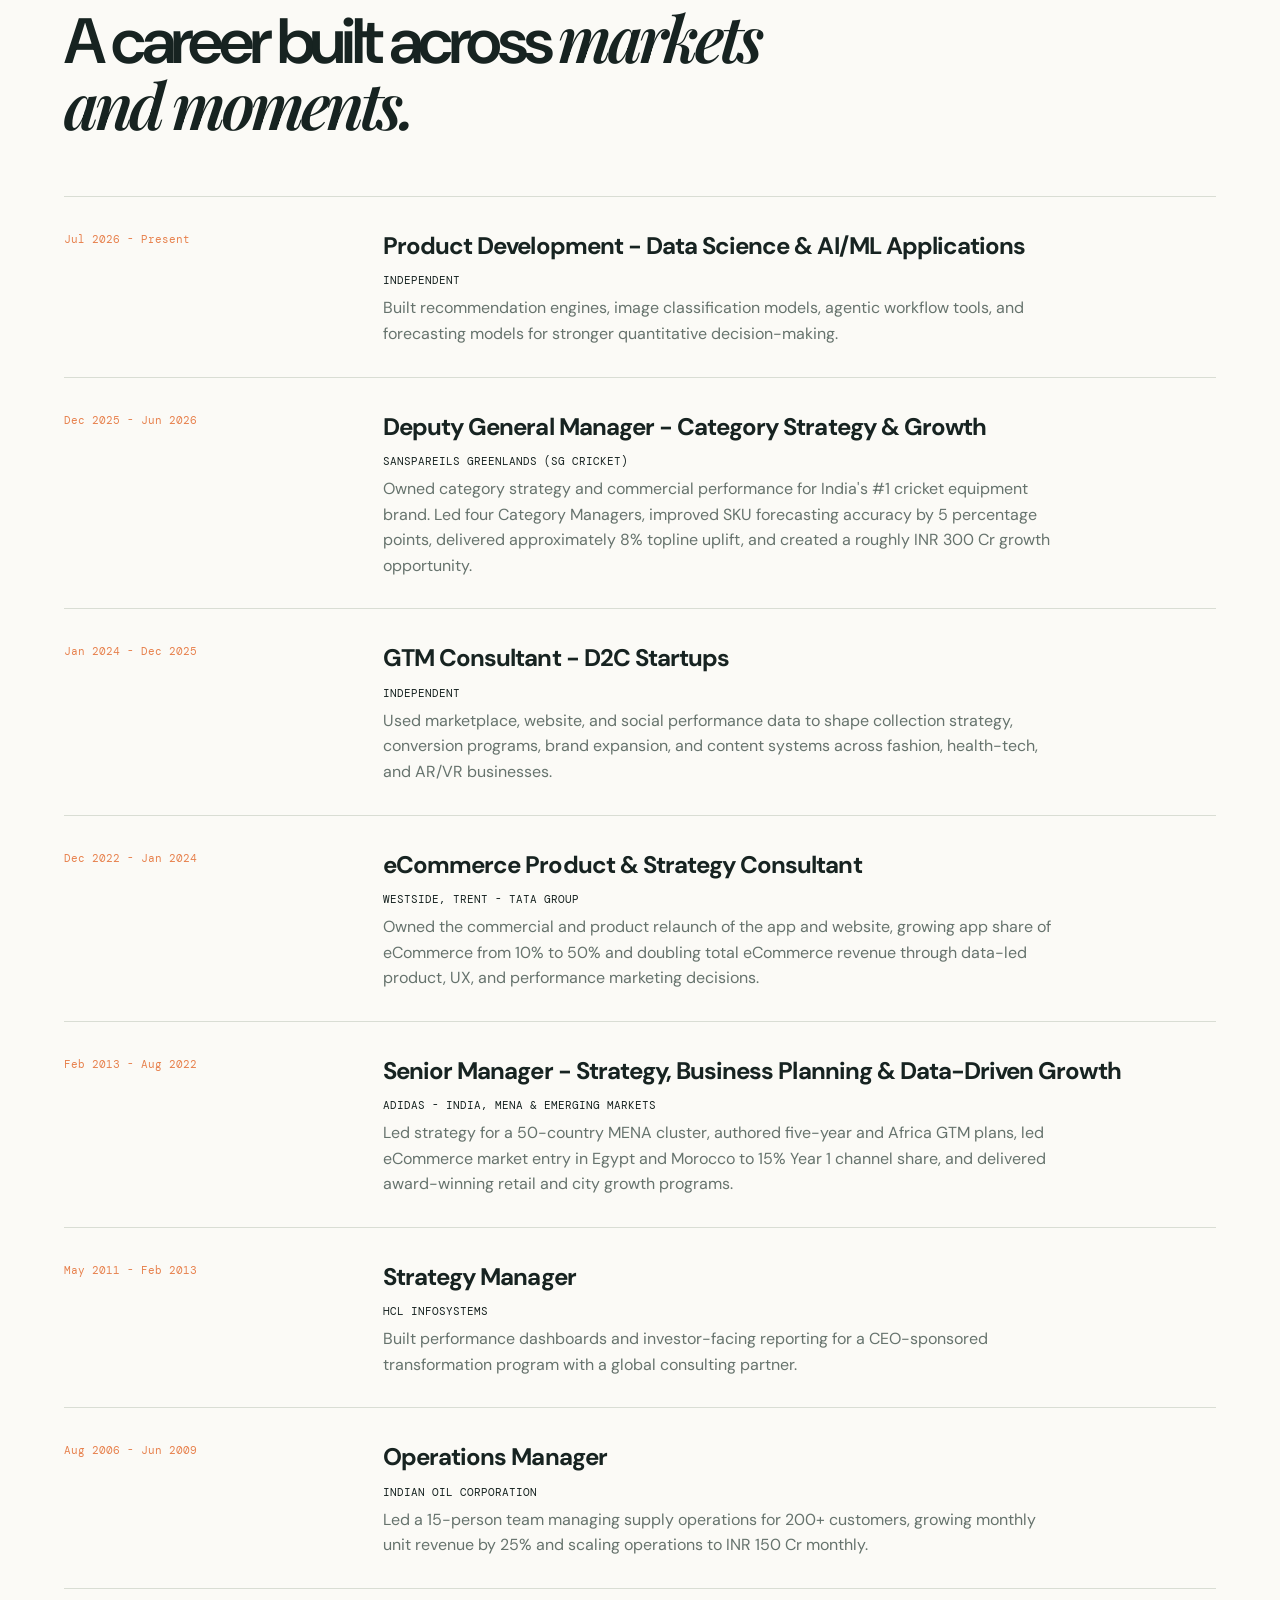
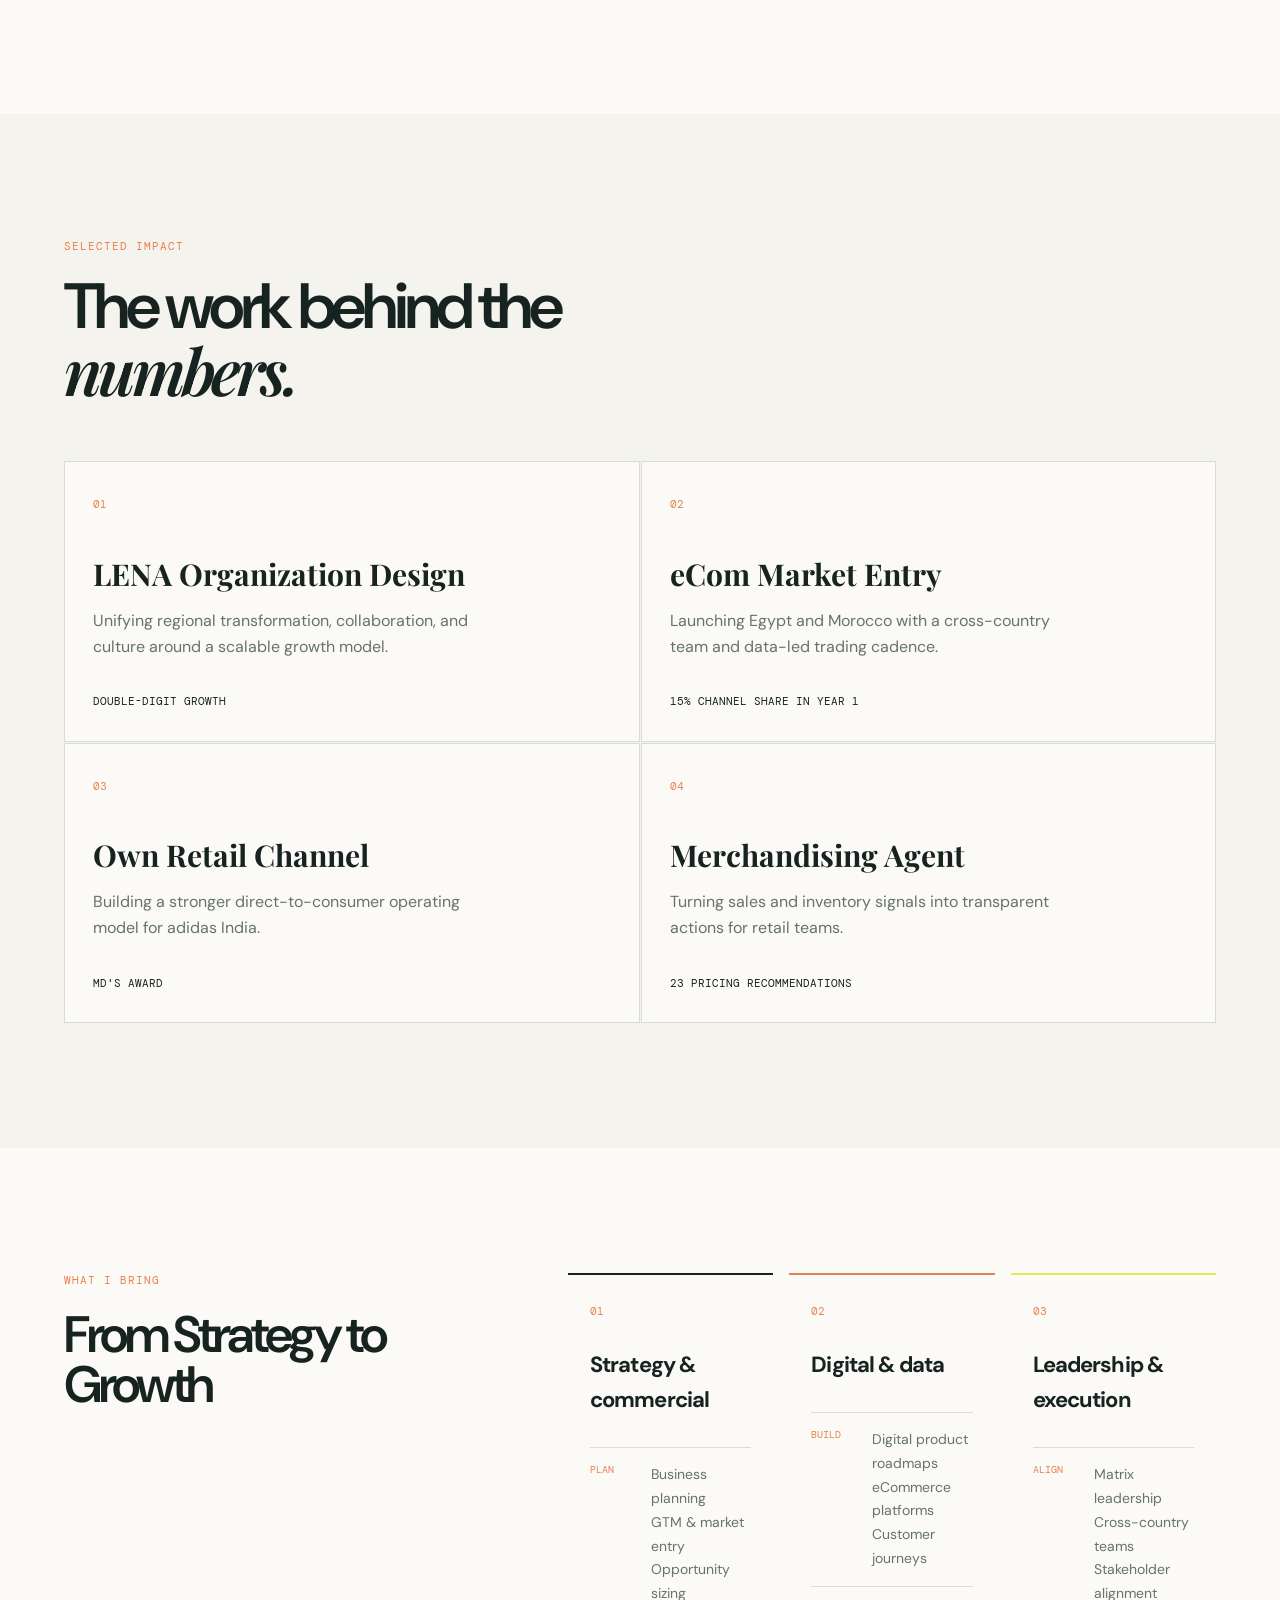
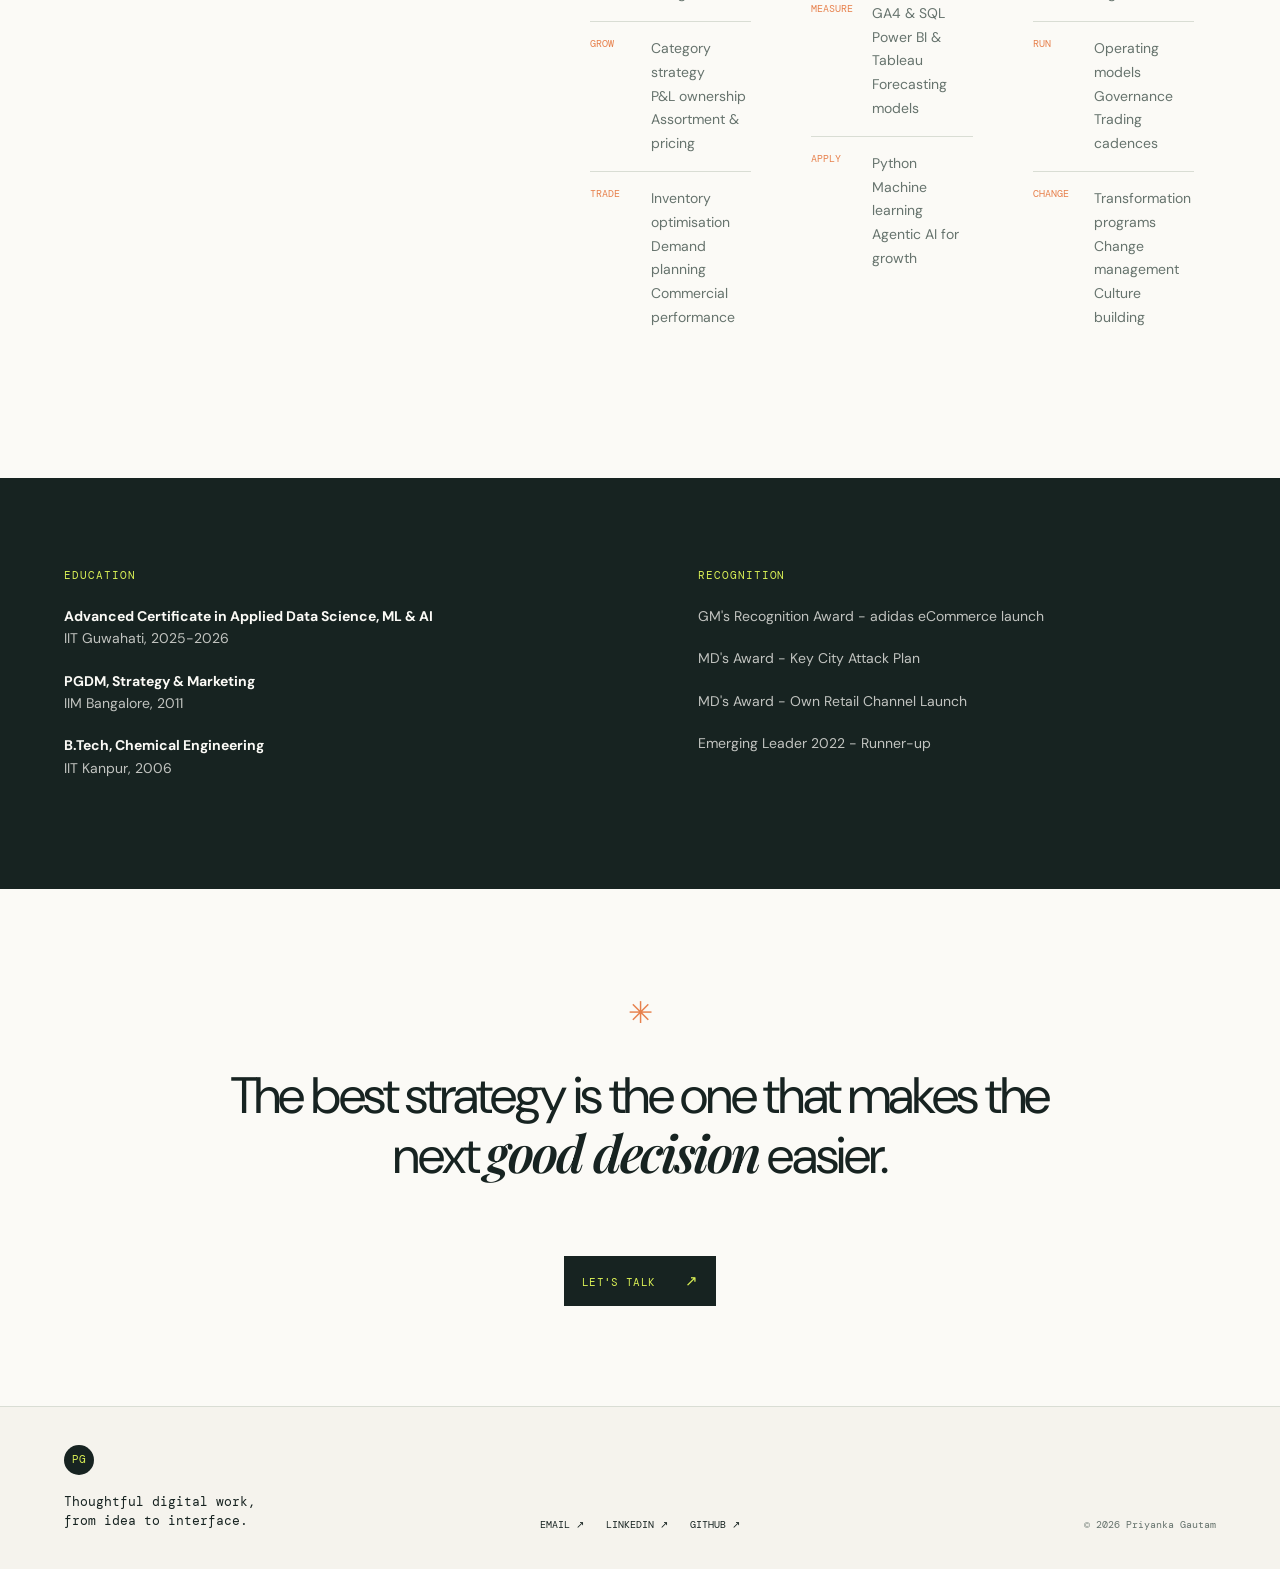
==== commit 3c74a8b1: "Simplify About capability keywords" ====
--- a/about.html
+++ b/about.html
@@ -74,7 +74,11 @@
 </section>
 <section class="about-section capability-section">
 <div><p class="eyebrow">What I bring</p><h2>From Strategy to Growth</h2></div>
-<div class="capability-columns"><div><h3>Strategy & commercial</h3><p>Business planning, GTM and market entry, category strategy, P&L ownership, opportunity sizing, assortment, pricing, inventory, and demand planning.</p></div><div><h3>Digital & data</h3><p>Digital product roadmaps, eCommerce platforms, GA4, Power BI, Tableau, SQL, Python, forecasting, applied ML, and agentic AI for growth.</p></div><div><h3>Leadership & execution</h3><p>Matrix leadership, cross-country alignment, operating models, governance, trading cadences, change management, and teams that can execute the strategy.</p></div></div>
+<div class="capability-columns">
+<article class="capability-card"><span class="capability-number">01</span><h3>Strategy & commercial</h3><div class="keyword-group"><span>Plan</span><p>Business planning<br>GTM & market entry<br>Opportunity sizing</p></div><div class="keyword-group"><span>Grow</span><p>Category strategy<br>P&L ownership<br>Assortment & pricing</p></div><div class="keyword-group"><span>Trade</span><p>Inventory optimisation<br>Demand planning<br>Commercial performance</p></div></article>
+<article class="capability-card"><span class="capability-number">02</span><h3>Digital & data</h3><div class="keyword-group"><span>Build</span><p>Digital product roadmaps<br>eCommerce platforms<br>Customer journeys</p></div><div class="keyword-group"><span>Measure</span><p>GA4 & SQL<br>Power BI & Tableau<br>Forecasting models</p></div><div class="keyword-group"><span>Apply</span><p>Python<br>Machine learning<br>Agentic AI for growth</p></div></article>
+<article class="capability-card"><span class="capability-number">03</span><h3>Leadership & execution</h3><div class="keyword-group"><span>Align</span><p>Matrix leadership<br>Cross-country teams<br>Stakeholder alignment</p></div><div class="keyword-group"><span>Run</span><p>Operating models<br>Governance<br>Trading cadences</p></div><div class="keyword-group"><span>Change</span><p>Transformation programs<br>Change management<br>Culture building</p></div></article>
+</div>
 </section>
 <section class="education-band"><div><p class="eyebrow">Education</p><p><strong>Advanced Certificate in Applied Data Science, ML & AI</strong><br>IIT Guwahati, 2025-2026</p><p><strong>PGDM, Strategy & Marketing</strong><br>IIM Bangalore, 2011</p><p><strong>B.Tech, Chemical Engineering</strong><br>IIT Kanpur, 2006</p></div><div><p class="eyebrow">Recognition</p><p>GM's Recognition Award - adidas eCommerce launch</p><p>MD's Award - Key City Attack Plan</p><p>MD's Award - Own Retail Channel Launch</p><p>Emerging Leader 2022 - Runner-up</p></div></section>
 <section class="statement-section about-close"><div class="statement-mark">✳</div><p>The best strategy is the one that makes the next <em>good decision</em> easier.</p><a class="button button-dark" href="mailto:priyanka.apr@gmail.com">Let's talk <span>&#8599;</span></a></section>
--- a/css/styles.css
+++ b/css/styles.css
@@ -166,9 +166,15 @@
 .impact-grid strong { font: 11px var(--mono); text-transform: uppercase; }
 .capability-section { display: grid; gap: 10%; grid-template-columns: .75fr 1.25fr; }
 .capability-section h2 { font-size: clamp(40px, 4vw, 60px); }
-.capability-columns { display: grid; gap: 30px; grid-template-columns: repeat(3, 1fr); }
-.capability-columns h3 { font-size: 18px; margin: 0 0 12px; }
-.capability-columns p { color: var(--muted); font-size: 14px; line-height: 1.55; margin: 0; }
+.capability-columns { display: grid; gap: 16px; grid-template-columns: repeat(3, 1fr); }
+.capability-card { border-top: 2px solid var(--ink); padding: 22px 22px 8px; }
+.capability-card:nth-child(2) { border-color: var(--orange); }
+.capability-card:nth-child(3) { border-color: var(--lime); }
+.capability-number { color: var(--orange); font: 11px var(--mono); }
+.capability-card h3 { font-size: 22px; letter-spacing: -.04em; margin: 24px 0 30px; }
+.keyword-group { border-top: 1px solid var(--line); display: grid; gap: 16px; grid-template-columns: .45fr 1fr; padding: 15px 0; }
+.keyword-group > span { color: var(--orange); font: 10px var(--mono); text-transform: uppercase; }
+.keyword-group p { color: var(--muted); font-size: 14px; line-height: 1.7; margin: 0; }
 .education-band { background: var(--ink); color: var(--paper); display: grid; gap: 10%; grid-template-columns: repeat(2, 1fr); padding: 90px max(5vw, calc((100vw - 1220px) / 2)); }
 .education-band .eyebrow { color: var(--lime); }
 .education-band p:not(.eyebrow) { color: rgba(251, 250, 246, .75); font-size: 14px; margin: 0 0 20px; }
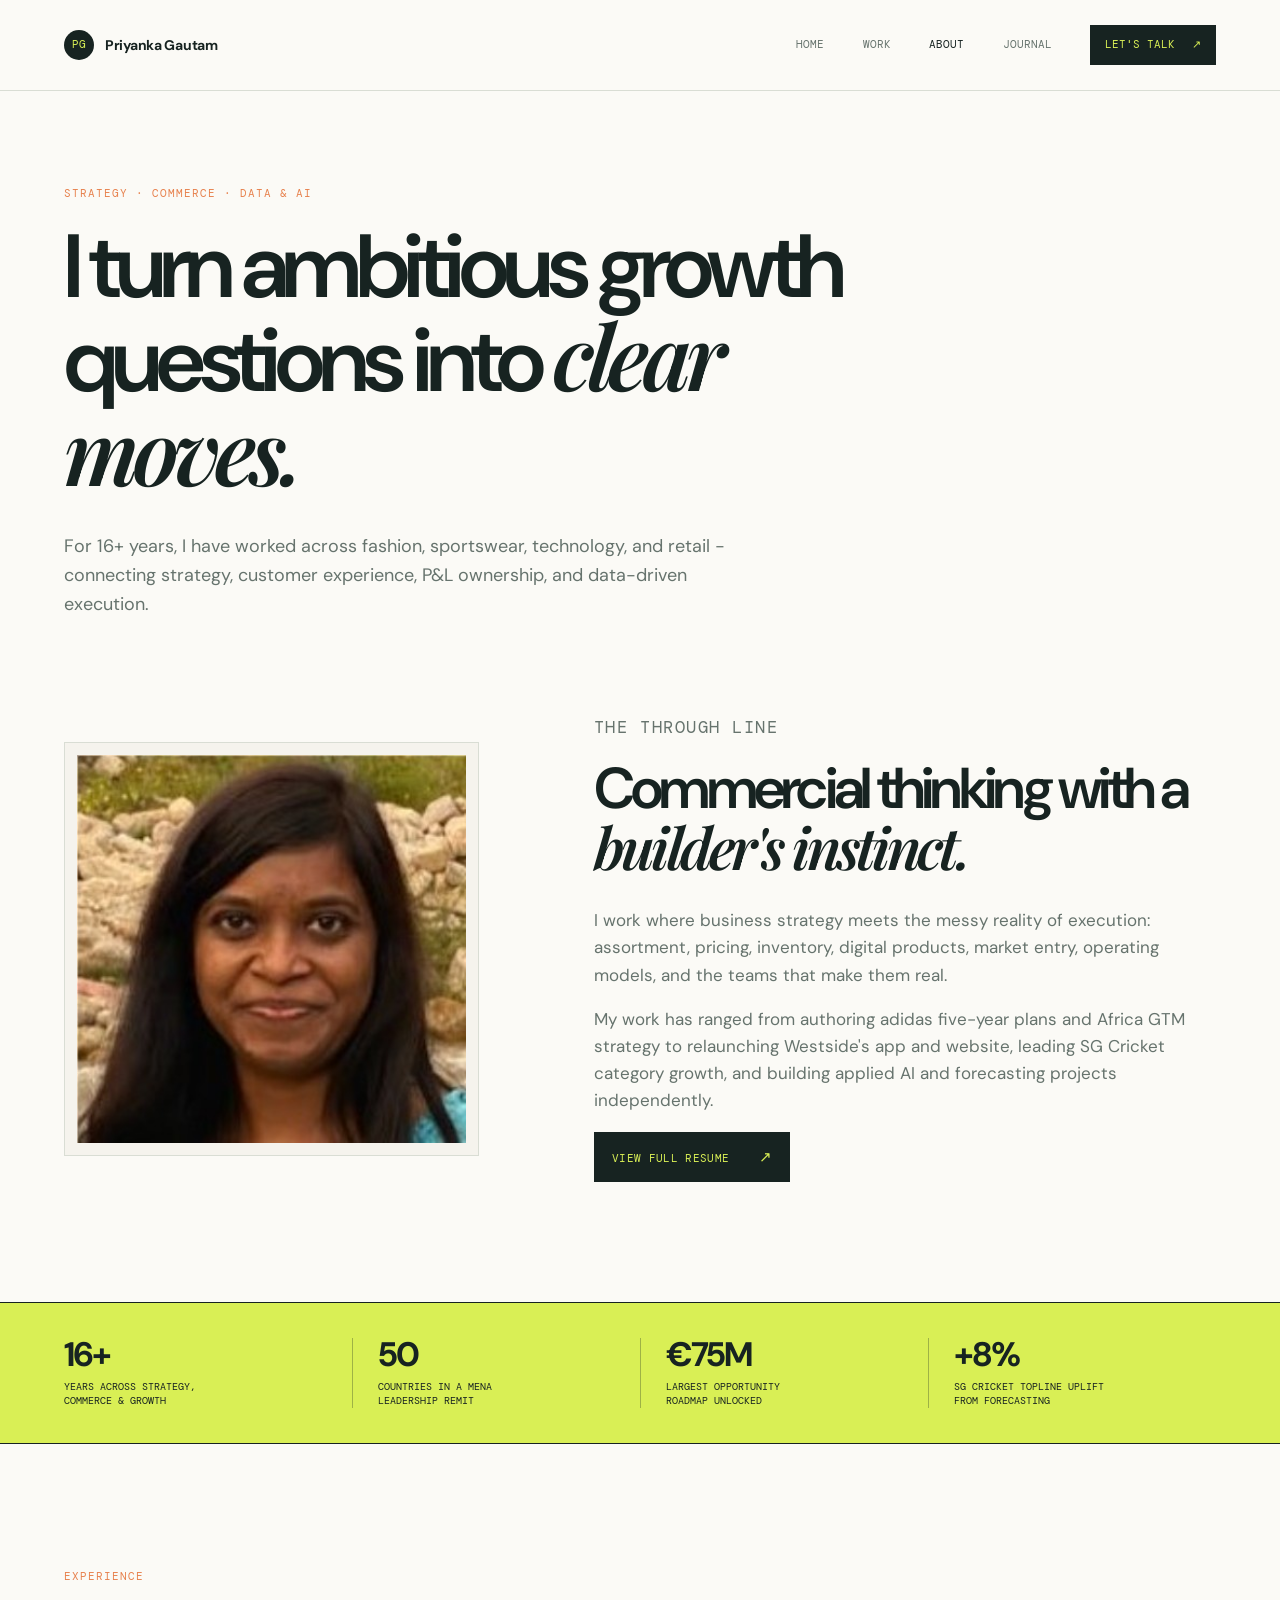
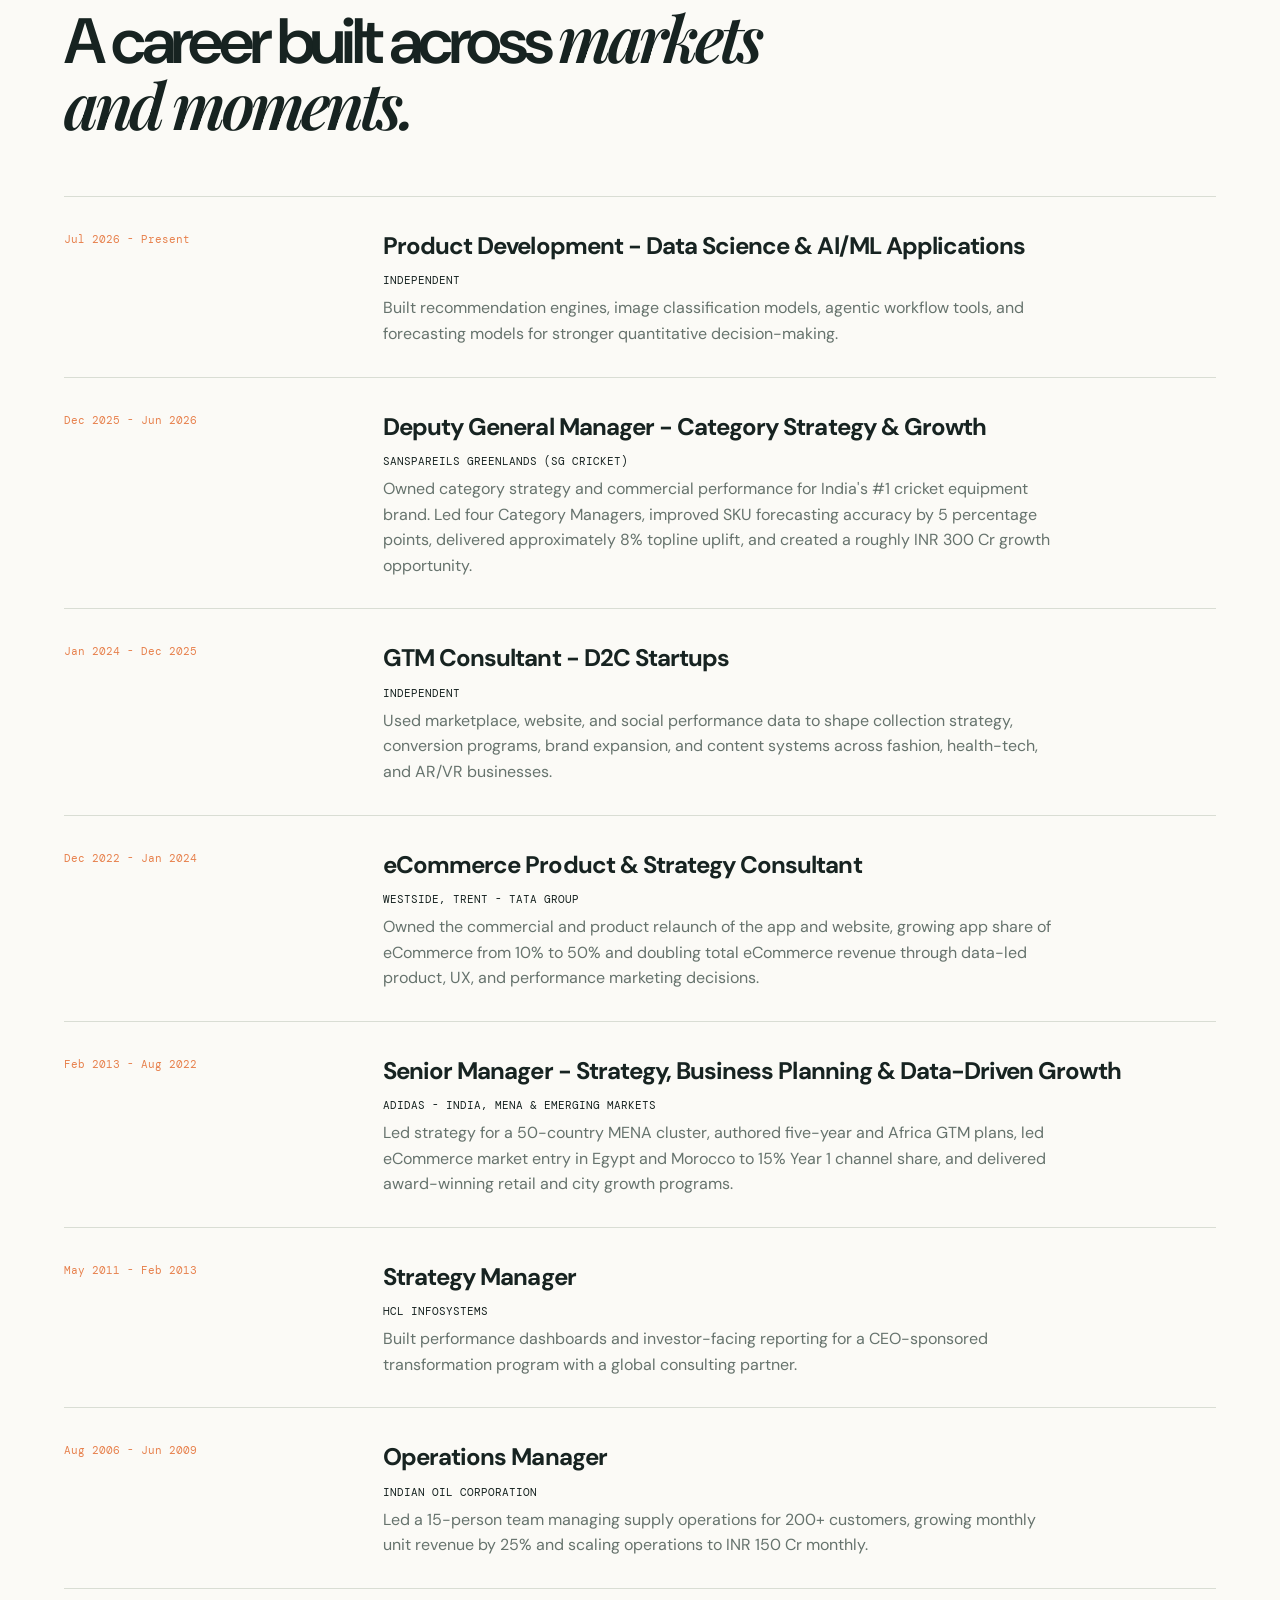
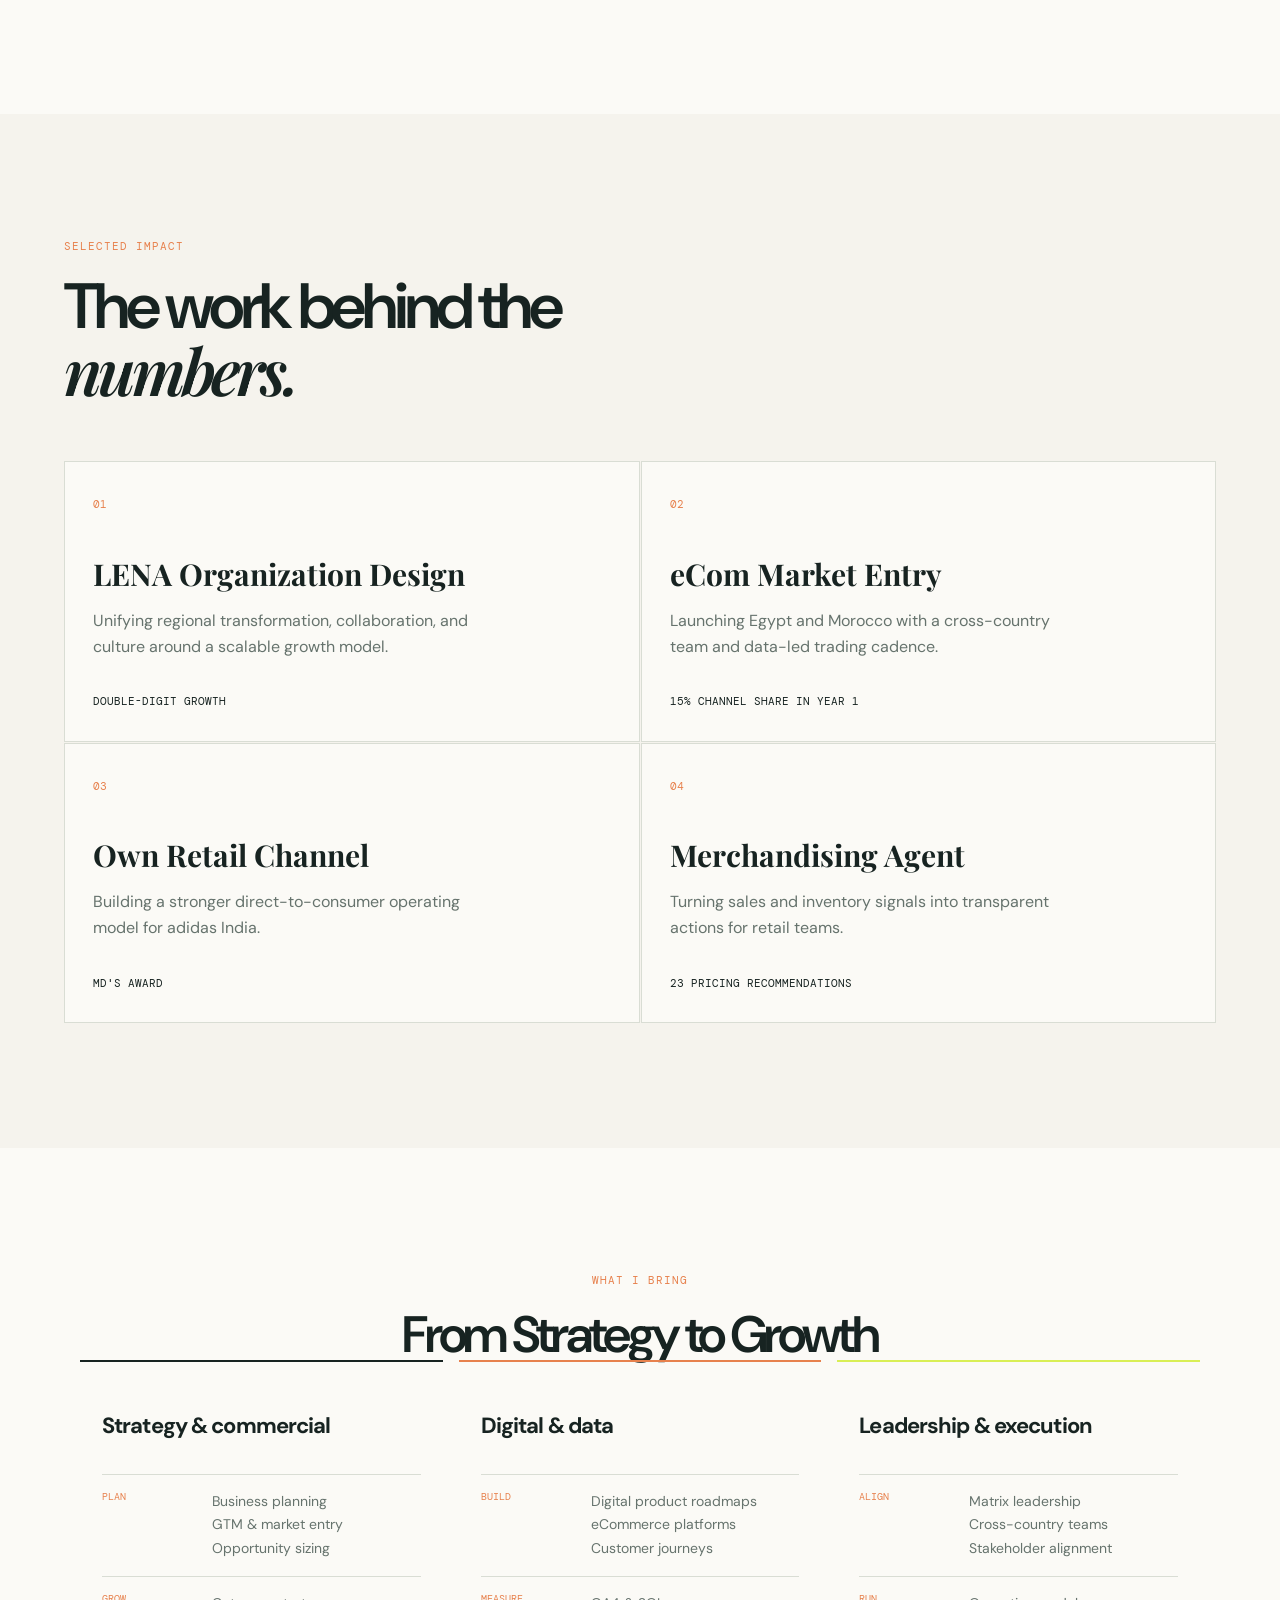
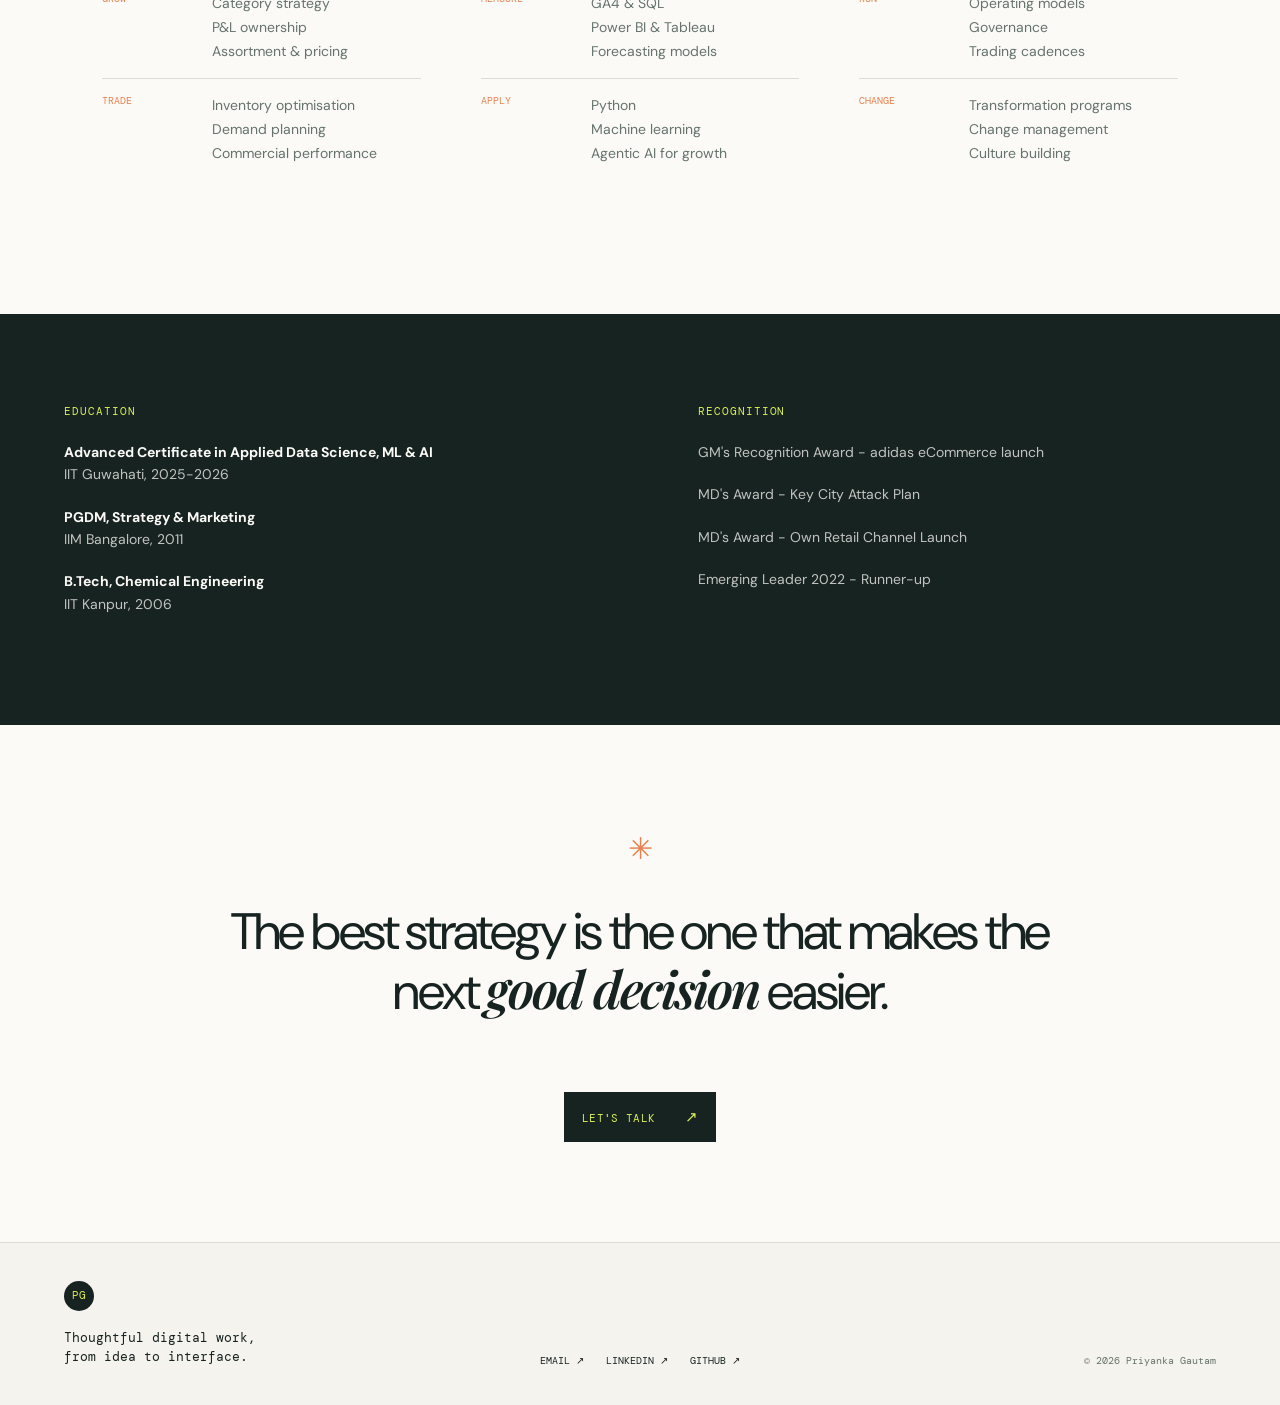
==== commit e93cefc0: "Remove capability labels and heading underline" ====
--- a/about.html
+++ b/about.html
@@ -75,9 +75,9 @@
 <section class="about-section capability-section">
 <div><p class="eyebrow">What I bring</p><h2>From Strategy to Growth</h2></div>
 <div class="capability-columns">
-<article class="capability-card"><span class="capability-number">01</span><h3>Strategy & commercial</h3><div class="keyword-group"><span>Plan</span><p>Business planning<br>GTM & market entry<br>Opportunity sizing</p></div><div class="keyword-group"><span>Grow</span><p>Category strategy<br>P&L ownership<br>Assortment & pricing</p></div><div class="keyword-group"><span>Trade</span><p>Inventory optimisation<br>Demand planning<br>Commercial performance</p></div></article>
-<article class="capability-card"><span class="capability-number">02</span><h3>Digital & data</h3><div class="keyword-group"><span>Build</span><p>Digital product roadmaps<br>eCommerce platforms<br>Customer journeys</p></div><div class="keyword-group"><span>Measure</span><p>GA4 & SQL<br>Power BI & Tableau<br>Forecasting models</p></div><div class="keyword-group"><span>Apply</span><p>Python<br>Machine learning<br>Agentic AI for growth</p></div></article>
-<article class="capability-card"><span class="capability-number">03</span><h3>Leadership & execution</h3><div class="keyword-group"><span>Align</span><p>Matrix leadership<br>Cross-country teams<br>Stakeholder alignment</p></div><div class="keyword-group"><span>Run</span><p>Operating models<br>Governance<br>Trading cadences</p></div><div class="keyword-group"><span>Change</span><p>Transformation programs<br>Change management<br>Culture building</p></div></article>
+<article class="capability-card"><h3>Strategy & commercial</h3><div class="keyword-group"><span>Plan</span><p>Business planning<br>GTM & market entry<br>Opportunity sizing</p></div><div class="keyword-group"><span>Grow</span><p>Category strategy<br>P&L ownership<br>Assortment & pricing</p></div><div class="keyword-group"><span>Trade</span><p>Inventory optimisation<br>Demand planning<br>Commercial performance</p></div></article>
+<article class="capability-card"><h3>Digital & data</h3><div class="keyword-group"><span>Build</span><p>Digital product roadmaps<br>eCommerce platforms<br>Customer journeys</p></div><div class="keyword-group"><span>Measure</span><p>GA4 & SQL<br>Power BI & Tableau<br>Forecasting models</p></div><div class="keyword-group"><span>Apply</span><p>Python<br>Machine learning<br>Agentic AI for growth</p></div></article>
+<article class="capability-card"><h3>Leadership & execution</h3><div class="keyword-group"><span>Align</span><p>Matrix leadership<br>Cross-country teams<br>Stakeholder alignment</p></div><div class="keyword-group"><span>Run</span><p>Operating models<br>Governance<br>Trading cadences</p></div><div class="keyword-group"><span>Change</span><p>Transformation programs<br>Change management<br>Culture building</p></div></article>
 </div>
 </section>
 <section class="education-band"><div><p class="eyebrow">Education</p><p><strong>Advanced Certificate in Applied Data Science, ML & AI</strong><br>IIT Guwahati, 2025-2026</p><p><strong>PGDM, Strategy & Marketing</strong><br>IIM Bangalore, 2011</p><p><strong>B.Tech, Chemical Engineering</strong><br>IIT Kanpur, 2006</p></div><div><p class="eyebrow">Recognition</p><p>GM's Recognition Award - adidas eCommerce launch</p><p>MD's Award - Key City Attack Plan</p><p>MD's Award - Own Retail Channel Launch</p><p>Emerging Leader 2022 - Runner-up</p></div></section>
--- a/css/styles.css
+++ b/css/styles.css
@@ -164,13 +164,13 @@
 .impact-grid h3 { font-family: var(--serif); font-size: 30px; margin: 34px 0 10px; }
 .impact-grid p { color: var(--muted); margin-bottom: 28px; max-width: 380px; }
 .impact-grid strong { font: 11px var(--mono); text-transform: uppercase; }
-.capability-section { display: grid; gap: 10%; grid-template-columns: .75fr 1.25fr; }
-.capability-section h2 { font-size: clamp(40px, 4vw, 60px); }
-.capability-columns { display: grid; gap: 16px; grid-template-columns: repeat(3, 1fr); }
+.capability-section { display: block; text-align: center; }
+.capability-section .section-heading { justify-content: center; text-align: center; }
+.capability-section h2 { border: 0; font-size: clamp(40px, 4vw, 60px); margin-left: auto; margin-right: auto; text-decoration: none; }
+.capability-columns { display: grid; gap: 16px; grid-template-columns: repeat(3, 1fr); margin: 0 auto; max-width: 1120px; text-align: left; }
 .capability-card { border-top: 2px solid var(--ink); padding: 22px 22px 8px; }
 .capability-card:nth-child(2) { border-color: var(--orange); }
 .capability-card:nth-child(3) { border-color: var(--lime); }
-.capability-number { color: var(--orange); font: 11px var(--mono); }
 .capability-card h3 { font-size: 22px; letter-spacing: -.04em; margin: 24px 0 30px; }
 .keyword-group { border-top: 1px solid var(--line); display: grid; gap: 16px; grid-template-columns: .45fr 1fr; padding: 15px 0; }
 .keyword-group > span { color: var(--orange); font: 10px var(--mono); text-transform: uppercase; }
